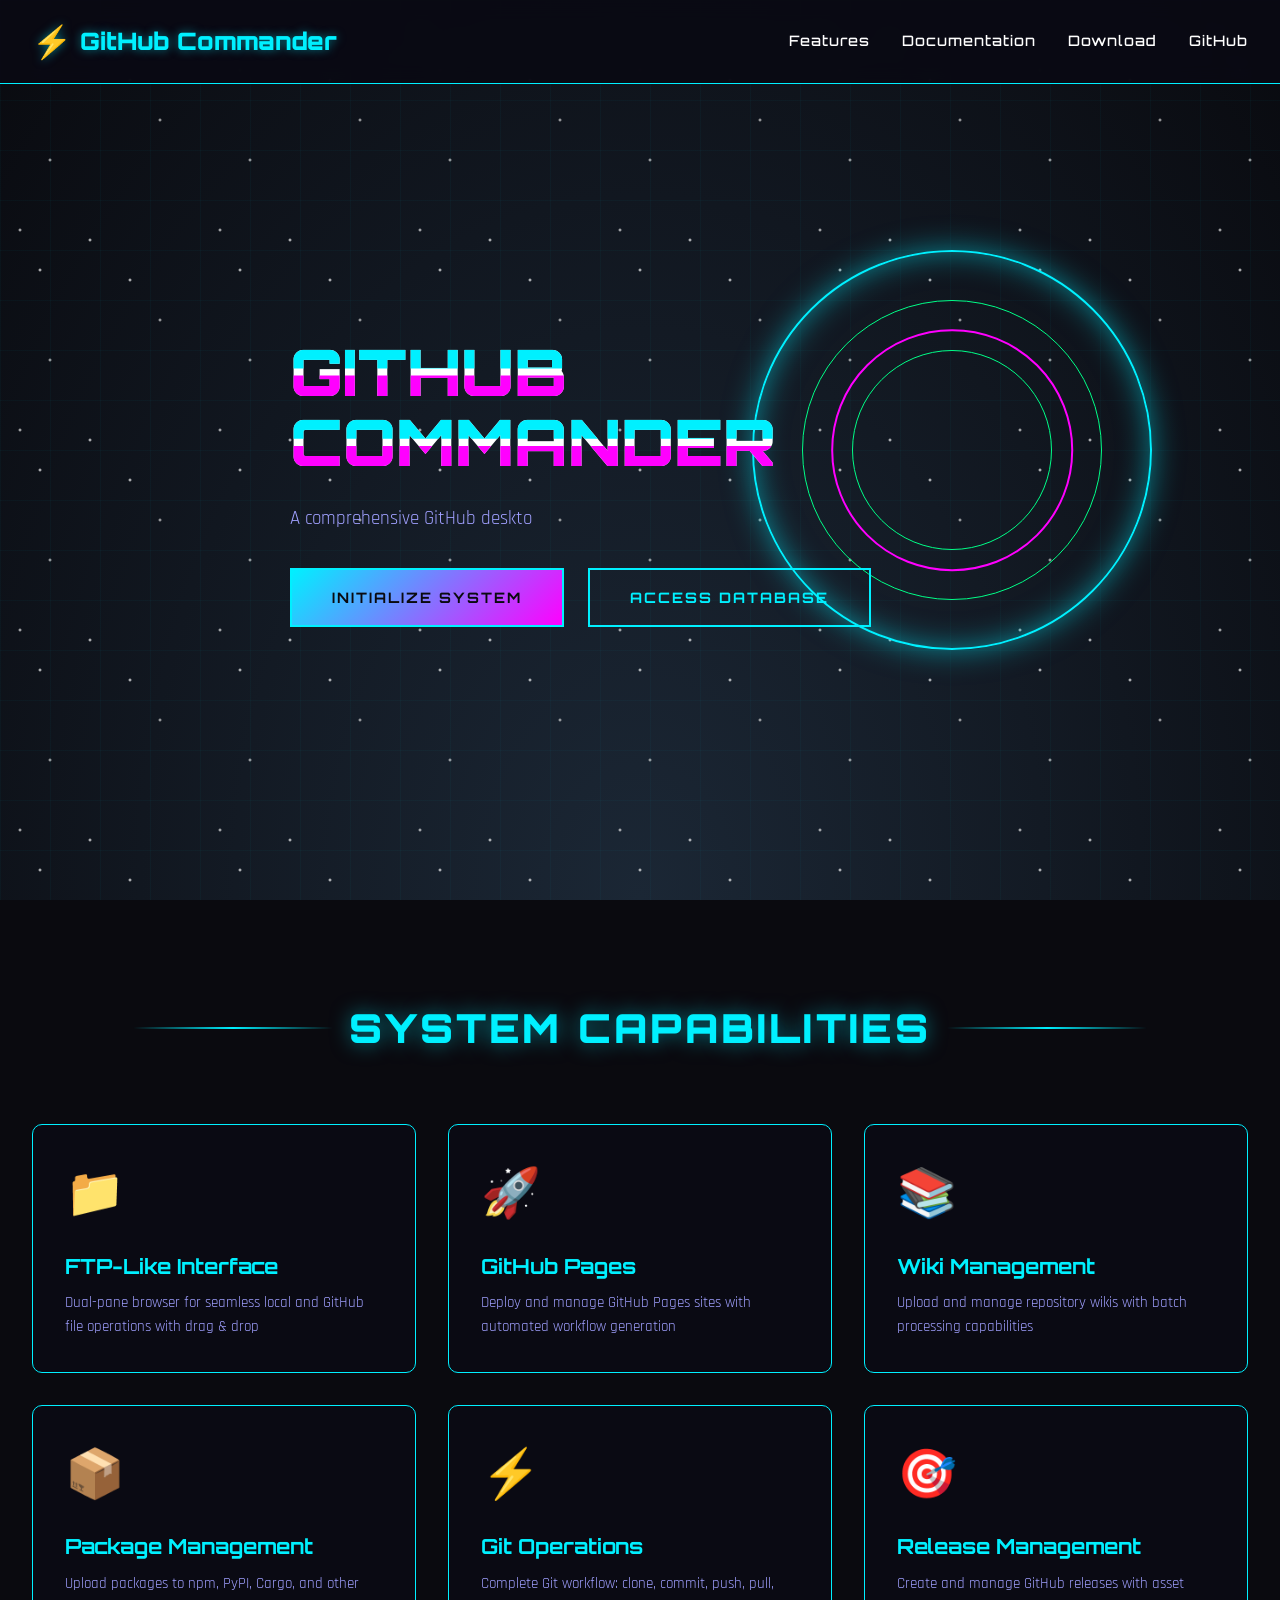
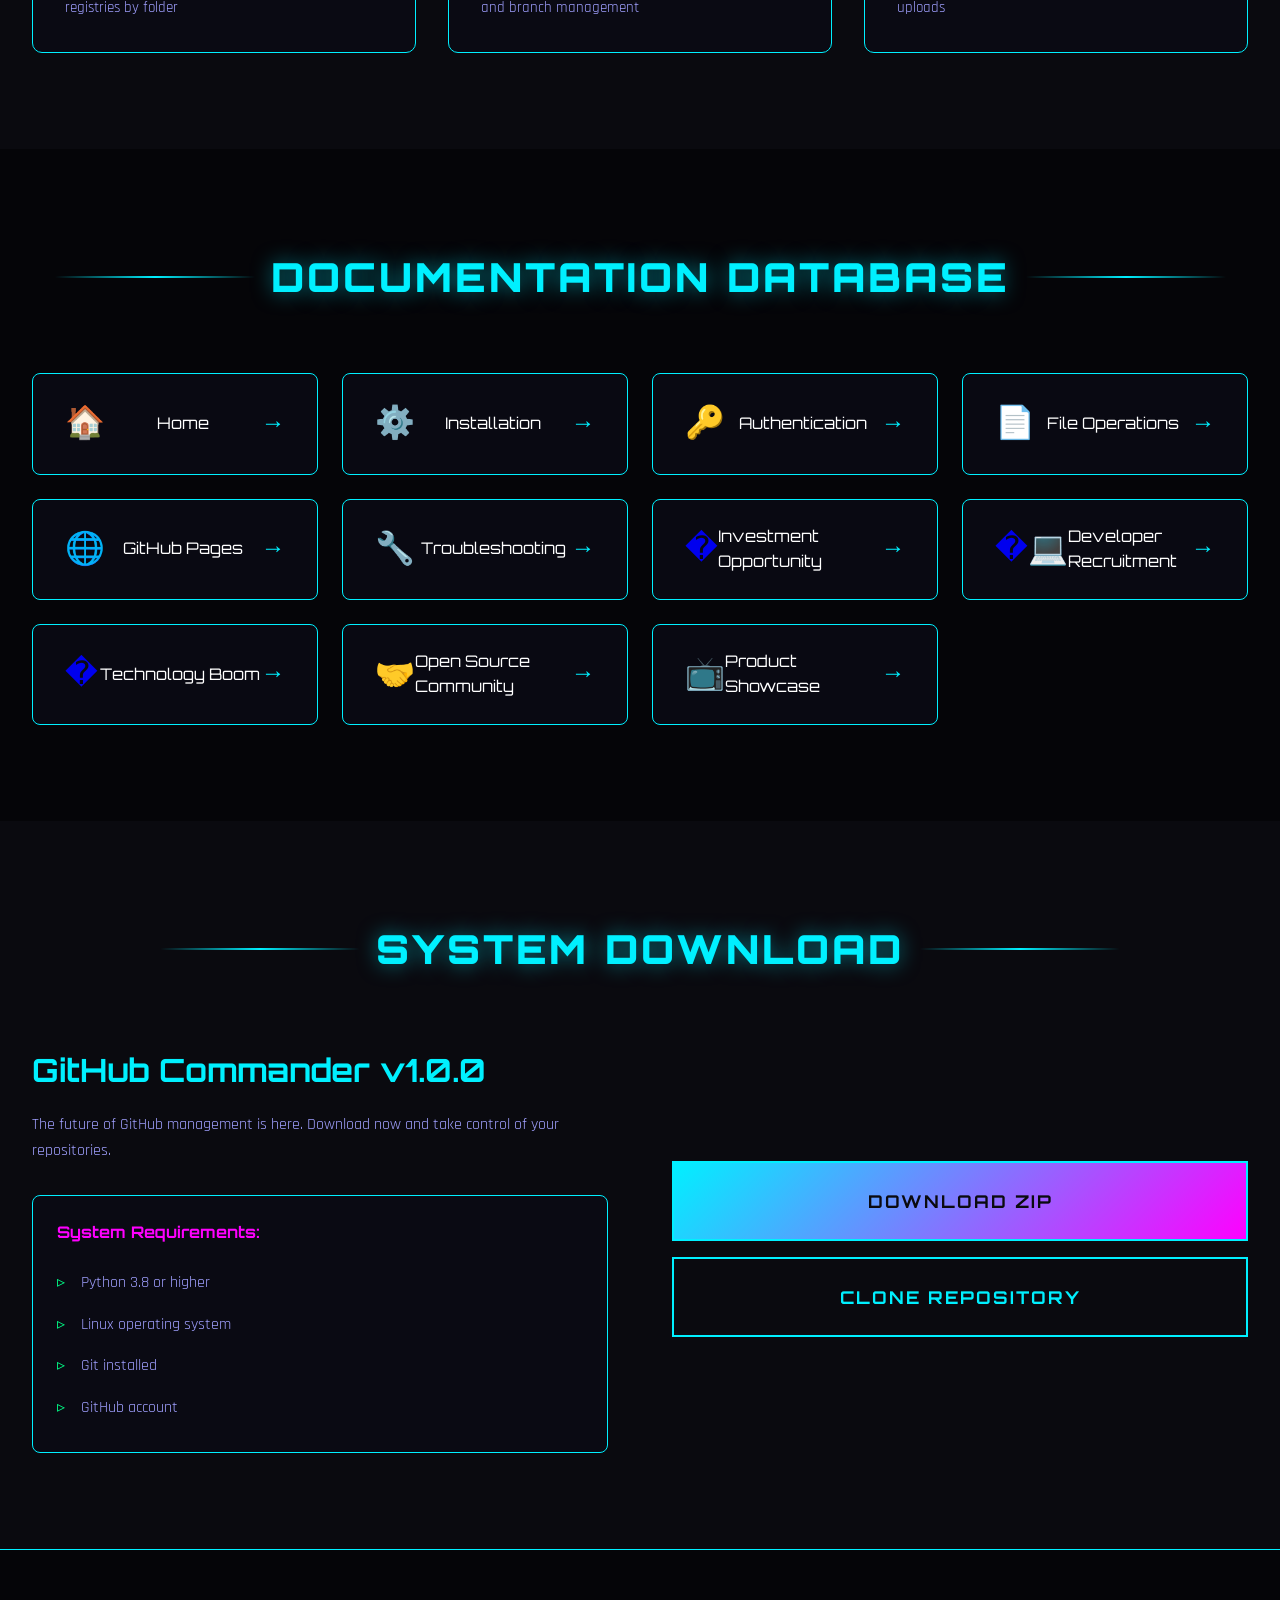
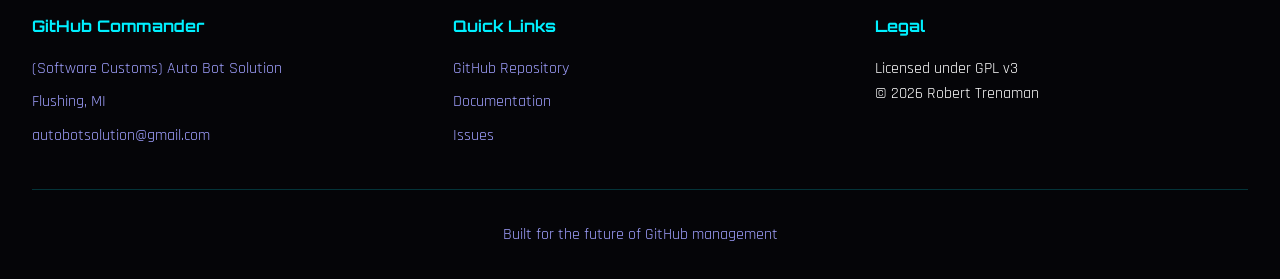
==== website/index.html @ 25bdadab "Replace emojis with more relevant and display-friendly icons" ====
<!DOCTYPE html>
<html lang="en">
<head>
    <meta charset="UTF-8">
    <meta name="viewport" content="width=device-width, initial-scale=1.0">
    <title>GitHub Commander - The Future of GitHub Management</title>
    <link rel="stylesheet" href="styles.css">
    <link href="https://fonts.googleapis.com/css2?family=Orbitron:wght@400;700;900&family=Rajdhani:wght@300;400;500;700&display=swap" rel="stylesheet">
</head>
<body>
    <!-- Animated Background -->
    <div class="stars"></div>
    <div class="grid"></div>
    
    <!-- Navigation -->
    <nav class="navbar">
        <div class="nav-container">
            <div class="logo">
                <span class="logo-icon">⚡</span>
                <span class="logo-text">GitHub Commander</span>
            </div>
            <ul class="nav-links">
                <li><a href="#features">Features</a></li>
                <li><a href="#docs">Documentation</a></li>
                <li><a href="#download">Download</a></li>
                <li><a href="https://github.com/AutoBotSolutions/GitHub-Commander" target="_blank">GitHub</a></li>
            </ul>
        </div>
    </nav>

    <!-- Hero Section -->
    <section class="hero">
        <div class="hero-content">
            <h1 class="hero-title">
                <span class="glitch" data-text="GITHUB">GITHUB</span>
                <span class="glitch" data-text="COMMANDER">COMMANDER</span>
            </h1>
            <p class="hero-subtitle">
                A comprehensive GitHub desktop application for Linux with FTP-like functionality and full deployment capabilities
            </p>
            <div class="hero-buttons">
                <a href="#download" class="btn btn-primary">
                    <span class="btn-text">Initialize System</span>
                    <span class="btn-glow"></span>
                </a>
                <a href="https://github.com/AutoBotSolutions/GitHub-Commander/wiki" target="_blank" class="btn btn-secondary">
                    <span class="btn-text">Access Database</span>
                </a>
            </div>
        </div>
        <div class="hero-visual">
            <div class="hologram"></div>
            <div class="orbit orbit-1"></div>
            <div class="orbit orbit-2"></div>
        </div>
    </section>

    <!-- Features Section -->
    <section id="features" class="features">
        <div class="container">
            <h2 class="section-title">
                <span class="title-line"></span>
                <span class="title-text">SYSTEM CAPABILITIES</span>
                <span class="title-line"></span>
            </h2>
            <div class="features-grid">
                <div class="feature-card">
                    <div class="feature-icon">📁</div>
                    <h3>FTP-Like Interface</h3>
                    <p>Dual-pane browser for seamless local and GitHub file operations with drag & drop</p>
                </div>
                <div class="feature-card">
                    <div class="feature-icon">🚀</div>
                    <h3>GitHub Pages</h3>
                    <p>Deploy and manage GitHub Pages sites with automated workflow generation</p>
                </div>
                <div class="feature-card">
                    <div class="feature-icon">📚</div>
                    <h3>Wiki Management</h3>
                    <p>Upload and manage repository wikis with batch processing capabilities</p>
                </div>
                <div class="feature-card">
                    <div class="feature-icon">📦</div>
                    <h3>Package Management</h3>
                    <p>Upload packages to npm, PyPI, Cargo, and other registries by folder</p>
                </div>
                <div class="feature-card">
                    <div class="feature-icon">⚡</div>
                    <h3>Git Operations</h3>
                    <p>Complete Git workflow: clone, commit, push, pull, and branch management</p>
                </div>
                <div class="feature-card">
                    <div class="feature-icon">🎯</div>
                    <h3>Release Management</h3>
                    <p>Create and manage GitHub releases with asset uploads</p>
                </div>
            </div>
        </div>
    </section>

    <!-- Documentation Section -->
    <section id="docs" class="docs">
        <div class="container">
            <h2 class="section-title">
                <span class="title-line"></span>
                <span class="title-text">DOCUMENTATION DATABASE</span>
                <span class="title-line"></span>
            </h2>
            <div class="docs-grid">
                <a href="https://github.com/AutoBotSolutions/GitHub-Commander/wiki/Home" target="_blank" class="doc-link">
                    <span class="doc-icon">🏠</span>
                    <span class="doc-title">Home</span>
                    <span class="doc-arrow">→</span>
                </a>
                <a href="https://github.com/AutoBotSolutions/GitHub-Commander/wiki/Installation" target="_blank" class="doc-link">
                    <span class="doc-icon">⚙️</span>
                    <span class="doc-title">Installation</span>
                    <span class="doc-arrow">→</span>
                </a>
                <a href="https://github.com/AutoBotSolutions/GitHub-Commander/wiki/Authentication" target="_blank" class="doc-link">
                    <span class="doc-icon">🔑</span>
                    <span class="doc-title">Authentication</span>
                    <span class="doc-arrow">→</span>
                </a>
                <a href="https://github.com/AutoBotSolutions/GitHub-Commander/wiki/File-Operations" target="_blank" class="doc-link">
                    <span class="doc-icon">📄</span>
                    <span class="doc-title">File Operations</span>
                    <span class="doc-arrow">→</span>
                </a>
                <a href="https://github.com/AutoBotSolutions/GitHub-Commander/wiki/GitHub-Pages" target="_blank" class="doc-link">
                    <span class="doc-icon">🌐</span>
                    <span class="doc-title">GitHub Pages</span>
                    <span class="doc-arrow">→</span>
                </a>
                <a href="https://github.com/AutoBotSolutions/GitHub-Commander/wiki/Troubleshooting" target="_blank" class="doc-link">
                    <span class="doc-icon">🔧</span>
                    <span class="doc-title">Troubleshooting</span>
                    <span class="doc-arrow">→</span>
                </a>
                <a href="https://github.com/AutoBotSolutions/GitHub-Commander/wiki/Investment-Opportunity-%E2%80%90-GitHub-Commander/" target="_blank" class="doc-link">
                    <span class="doc-icon">�</span>
                    <span class="doc-title">Investment Opportunity</span>
                    <span class="doc-arrow">→</span>
                </a>
                <a href="https://github.com/AutoBotSolutions/GitHub-Commander/wiki/Developer-Recruitment/" target="_blank" class="doc-link">
                    <span class="doc-icon">�‍💻</span>
                    <span class="doc-title">Developer Recruitment</span>
                    <span class="doc-arrow">→</span>
                </a>
                <a href="https://github.com/AutoBotSolutions/GitHub-Commander/wiki/Technology-Boom/" target="_blank" class="doc-link">
                    <span class="doc-icon">�</span>
                    <span class="doc-title">Technology Boom</span>
                    <span class="doc-arrow">→</span>
                </a>
                <a href="https://github.com/AutoBotSolutions/GitHub-Commander/wiki/Open-Source-Community/" target="_blank" class="doc-link">
                    <span class="doc-icon">🤝</span>
                    <span class="doc-title">Open Source Community</span>
                    <span class="doc-arrow">→</span>
                </a>
                <a href="https://github.com/AutoBotSolutions/GitHub-Commander/wiki/Product-Showcase/" target="_blank" class="doc-link">
                    <span class="doc-icon">📺</span>
                    <span class="doc-title">Product Showcase</span>
                    <span class="doc-arrow">→</span>
                </a>
            </div>
        </div>
    </section>

    <!-- Download Section -->
    <section id="download" class="download">
        <div class="container">
            <h2 class="section-title">
                <span class="title-line"></span>
                <span class="title-text">SYSTEM DOWNLOAD</span>
                <span class="title-line"></span>
            </h2>
            <div class="download-content">
                <div class="download-info">
                    <h3>GitHub Commander v1.0.0</h3>
                    <p>The future of GitHub management is here. Download now and take control of your repositories.</p>
                    <div class="requirements">
                        <h4>System Requirements:</h4>
                        <ul>
                            <li>Python 3.8 or higher</li>
                            <li>Linux operating system</li>
                            <li>Git installed</li>
                            <li>GitHub account</li>
                        </ul>
                    </div>
                </div>
                <div class="download-actions">
                    <a href="https://github.com/AutoBotSolutions/GitHub-Commander/archive/refs/heads/main.zip" class="btn btn-large btn-primary">
                        <span class="btn-text">Download ZIP</span>
                        <span class="btn-glow"></span>
                    </a>
                    <a href="https://github.com/AutoBotSolutions/GitHub-Commander" target="_blank" class="btn btn-large btn-secondary">
                        <span class="btn-text">Clone Repository</span>
                    </a>
                </div>
            </div>
        </div>
    </section>

    <!-- Footer -->
    <footer class="footer">
        <div class="container">
            <div class="footer-content">
                <div class="footer-info">
                    <h4>GitHub Commander</h4>
                    <p>(Software Customs) Auto Bot Solution</p>
                    <p>Flushing, MI</p>
                    <p>autobotsolution@gmail.com</p>
                </div>
                <div class="footer-links">
                    <h4>Quick Links</h4>
                    <a href="https://github.com/AutoBotSolutions/GitHub-Commander" target="_blank">GitHub Repository</a>
                    <a href="https://github.com/AutoBotSolutions/GitHub-Commander/wiki" target="_blank">Documentation</a>
                    <a href="https://github.com/AutoBotSolutions/GitHub-Commander/issues" target="_blank">Issues</a>
                </div>
                <div class="footer-legal">
                    <h4>Legal</h4>
                    <p>Licensed under GPL v3</p>
                    <p>© 2026 Robert Trenaman</p>
                </div>
            </div>
            <div class="footer-bottom">
                <p>Built for the future of GitHub management</p>
            </div>
        </div>
    </footer>

    <script src="script.js"></script>
</body>
</html>
---- website/styles.css ----
/* GitHub Commander - Sci-Fi Theme CSS */

/* Reset & Base Styles */
* {
    margin: 0;
    padding: 0;
    box-sizing: border-box;
}

:root {
    --primary-color: #00f0ff;
    --secondary-color: #ff00ff;
    --accent-color: #00ff88;
    --dark-bg: #0a0a0f;
    --darker-bg: #050508;
    --card-bg: rgba(10, 10, 20, 0.8);
    --text-primary: #ffffff;
    --text-secondary: #a0a0ff;
    --border-color: #00f0ff;
    --glow-color: rgba(0, 240, 255, 0.5);
}

body {
    font-family: 'Rajdhani', sans-serif;
    background-color: var(--dark-bg);
    color: var(--text-primary);
    line-height: 1.6;
    overflow-x: hidden;
    min-height: 100vh;
}

/* Animated Background */
.stars {
    position: fixed;
    top: 0;
    left: 0;
    width: 100%;
    height: 100%;
    background: 
        radial-gradient(ellipse at bottom, #1b2735 0%, #090a0f 100%);
    z-index: -2;
}

.stars::before {
    content: '';
    position: absolute;
    top: 0;
    left: 0;
    width: 100%;
    height: 100%;
    background-image: 
        radial-gradient(2px 2px at 20px 30px, #eee, rgba(0,0,0,0)),
        radial-gradient(2px 2px at 40px 70px, #fff, rgba(0,0,0,0)),
        radial-gradient(2px 2px at 50px 160px, #ddd, rgba(0,0,0,0)),
        radial-gradient(2px 2px at 90px 40px, #fff, rgba(0,0,0,0)),
        radial-gradient(2px 2px at 130px 80px, #fff, rgba(0,0,0,0)),
        radial-gradient(2px 2px at 160px 120px, #ddd, rgba(0,0,0,0));
    background-repeat: repeat;
    background-size: 200px 200px;
    animation: twinkle 5s ease-in-out infinite;
}

@keyframes twinkle {
    0%, 100% { opacity: 0.8; }
    50% { opacity: 0.5; }
}

.grid {
    position: fixed;
    top: 0;
    left: 0;
    width: 100%;
    height: 100%;
    background-image: 
        linear-gradient(rgba(0, 240, 255, 0.03) 1px, transparent 1px),
        linear-gradient(90deg, rgba(0, 240, 255, 0.03) 1px, transparent 1px);
    background-size: 50px 50px;
    z-index: -1;
    animation: gridMove 20s linear infinite;
}

@keyframes gridMove {
    0% { transform: translate(0, 0); }
    100% { transform: translate(50px, 50px); }
}

/* Navigation */
.navbar {
    position: fixed;
    top: 0;
    left: 0;
    width: 100%;
    background: rgba(10, 10, 20, 0.95);
    border-bottom: 1px solid var(--border-color);
    z-index: 1000;
    backdrop-filter: blur(10px);
}

.nav-container {
    max-width: 1400px;
    margin: 0 auto;
    padding: 1rem 2rem;
    display: flex;
    justify-content: space-between;
    align-items: center;
}

.logo {
    display: flex;
    align-items: center;
    gap: 0.5rem;
    font-family: 'Orbitron', sans-serif;
    font-size: 1.5rem;
    font-weight: 900;
    color: var(--primary-color);
    text-shadow: 0 0 10px var(--glow-color);
}

.logo-icon {
    font-size: 2rem;
    animation: pulse 2s ease-in-out infinite;
}

@keyframes pulse {
    0%, 100% { transform: scale(1); opacity: 1; }
    50% { transform: scale(1.1); opacity: 0.8; }
}

.nav-links {
    display: flex;
    list-style: none;
    gap: 2rem;
}

.nav-links a {
    color: var(--text-primary);
    text-decoration: none;
    font-family: 'Orbitron', sans-serif;
    font-size: 0.9rem;
    font-weight: 500;
    letter-spacing: 1px;
    position: relative;
    transition: color 0.3s;
}

.nav-links a::after {
    content: '';
    position: absolute;
    bottom: -5px;
    left: 0;
    width: 0;
    height: 2px;
    background: var(--primary-color);
    box-shadow: 0 0 10px var(--glow-color);
    transition: width 0.3s;
}

.nav-links a:hover {
    color: var(--primary-color);
}

.nav-links a:hover::after {
    width: 100%;
}

/* Hero Section */
.hero {
    min-height: 100vh;
    display: flex;
    align-items: center;
    justify-content: center;
    padding: 8rem 2rem 4rem;
    position: relative;
    overflow: hidden;
}

.hero-content {
    max-width: 700px;
    z-index: 1;
}

.hero-title {
    font-family: 'Orbitron', sans-serif;
    font-size: 4rem;
    font-weight: 900;
    line-height: 1.1;
    margin-bottom: 1.5rem;
    text-transform: uppercase;
}

.glitch {
    display: inline-block;
    position: relative;
    color: var(--text-primary);
}

.glitch::before,
.glitch::after {
    content: attr(data-text);
    position: absolute;
    top: 0;
    left: 0;
    width: 100%;
    height: 100%;
}

.glitch::before {
    color: var(--primary-color);
    animation: glitch-1 2s infinite linear alternate-reverse;
    clip-path: polygon(0 0, 100% 0, 100% 45%, 0 45%);
}

.glitch::after {
    color: var(--secondary-color);
    animation: glitch-2 3s infinite linear alternate-reverse;
    clip-path: polygon(0 55%, 100% 55%, 100% 100%, 0 100%);
}

@keyframes glitch-1 {
    0%, 100% { transform: translate(0); }
    20% { transform: translate(-2px, 2px); }
    40% { transform: translate(-2px, -2px); }
    60% { transform: translate(2px, 2px); }
    80% { transform: translate(2px, -2px); }
}

@keyframes glitch-2 {
    0%, 100% { transform: translate(0); }
    20% { transform: translate(2px, -2px); }
    40% { transform: translate(2px, 2px); }
    60% { transform: translate(-2px, -2px); }
    80% { transform: translate(-2px, 2px); }
}

.hero-subtitle {
    font-size: 1.2rem;
    color: var(--text-secondary);
    margin-bottom: 2rem;
    line-height: 1.8;
}

.hero-buttons {
    display: flex;
    gap: 1.5rem;
}

.btn {
    padding: 1rem 2.5rem;
    border: none;
    font-family: 'Orbitron', sans-serif;
    font-size: 0.9rem;
    font-weight: 700;
    letter-spacing: 2px;
    text-transform: uppercase;
    cursor: pointer;
    position: relative;
    overflow: hidden;
    transition: all 0.3s;
    text-decoration: none;
    display: inline-flex;
    align-items: center;
    justify-content: center;
}

.btn-primary {
    background: linear-gradient(135deg, var(--primary-color), var(--secondary-color));
    color: var(--dark-bg);
    border: 2px solid var(--primary-color);
}

.btn-secondary {
    background: transparent;
    color: var(--primary-color);
    border: 2px solid var(--primary-color);
}

.btn-glow {
    position: absolute;
    top: -50%;
    left: -50%;
    width: 200%;
    height: 200%;
    background: radial-gradient(circle, rgba(255,255,255,0.3), transparent 70%);
    opacity: 0;
    transition: opacity 0.3s;
}

.btn:hover {
    transform: translateY(-3px);
    box-shadow: 0 10px 30px rgba(0, 240, 255, 0.3);
}

.btn:hover .btn-glow {
    opacity: 1;
}

.hero-visual {
    position: absolute;
    right: 10%;
    top: 50%;
    transform: translateY(-50%);
    width: 400px;
    height: 400px;
}

.hologram {
    position: absolute;
    width: 100%;
    height: 100%;
    border: 2px solid var(--primary-color);
    border-radius: 50%;
    animation: hologramRotate 10s linear infinite;
    box-shadow: 0 0 30px var(--glow-color), inset 0 0 30px var(--glow-color);
}

.hologram::before {
    content: '';
    position: absolute;
    top: 50%;
    left: 50%;
    transform: translate(-50%, -50%);
    width: 60%;
    height: 60%;
    border: 2px solid var(--secondary-color);
    border-radius: 50%;
    animation: hologramRotate 7s linear infinite reverse;
}

@keyframes hologramRotate {
    from { transform: rotate(0deg); }
    to { transform: rotate(360deg); }
}

.orbit {
    position: absolute;
    border: 1px solid var(--accent-color);
    border-radius: 50%;
    animation: orbit 15s linear infinite;
}

.orbit-1 {
    width: 300px;
    height: 300px;
    top: 50%;
    left: 50%;
    transform: translate(-50%, -50%);
}

.orbit-2 {
    width: 200px;
    height: 200px;
    top: 50%;
    left: 50%;
    transform: translate(-50%, -50%);
    animation: orbit 10s linear infinite reverse;
}

@keyframes orbit {
    from { transform: translate(-50%, -50%) rotate(0deg); }
    to { transform: translate(-50%, -50%) rotate(360deg); }
}

/* Features Section */
.features {
    padding: 6rem 2rem;
    position: relative;
}

.container {
    max-width: 1400px;
    margin: 0 auto;
}

.section-title {
    display: flex;
    align-items: center;
    justify-content: center;
    gap: 1rem;
    font-family: 'Orbitron', sans-serif;
    font-size: 2.5rem;
    font-weight: 900;
    margin-bottom: 4rem;
    text-transform: uppercase;
    letter-spacing: 3px;
}

.title-line {
    flex: 1;
    height: 2px;
    background: linear-gradient(90deg, transparent, var(--primary-color), transparent);
    max-width: 200px;
}

.title-text {
    color: var(--primary-color);
    text-shadow: 0 0 20px var(--glow-color);
}

.features-grid {
    display: grid;
    grid-template-columns: repeat(auto-fit, minmax(300px, 1fr));
    gap: 2rem;
}

.feature-card {
    background: var(--card-bg);
    border: 1px solid var(--border-color);
    padding: 2rem;
    border-radius: 10px;
    transition: all 0.3s;
    position: relative;
    overflow: hidden;
}

.feature-card::before {
    content: '';
    position: absolute;
    top: 0;
    left: -100%;
    width: 100%;
    height: 100%;
    background: linear-gradient(90deg, transparent, rgba(0, 240, 255, 0.1), transparent);
    transition: left 0.5s;
}

.feature-card:hover::before {
    left: 100%;
}

.feature-card:hover {
    transform: translateY(-10px);
    box-shadow: 0 20px 40px rgba(0, 240, 255, 0.2);
    border-color: var(--secondary-color);
}

.feature-icon {
    font-size: 3rem;
    margin-bottom: 1rem;
}

.feature-card h3 {
    font-family: 'Orbitron', sans-serif;
    font-size: 1.3rem;
    margin-bottom: 0.5rem;
    color: var(--primary-color);
}

.feature-card p {
    color: var(--text-secondary);
    font-size: 0.95rem;
}

/* Documentation Section */
.docs {
    padding: 6rem 2rem;
    background: var(--darker-bg);
}

.docs-grid {
    display: grid;
    grid-template-columns: repeat(auto-fit, minmax(250px, 1fr));
    gap: 1.5rem;
}

.doc-link {
    display: flex;
    align-items: center;
    justify-content: space-between;
    padding: 1.5rem 2rem;
    background: var(--card-bg);
    border: 1px solid var(--border-color);
    border-radius: 8px;
    text-decoration: none;
    transition: all 0.3s;
}

.doc-link:hover {
    background: rgba(0, 240, 255, 0.1);
    border-color: var(--secondary-color);
    transform: translateX(10px);
}

.doc-icon {
    font-size: 2rem;
}

.doc-title {
    font-family: 'Orbitron', sans-serif;
    font-size: 1rem;
    color: var(--text-primary);
}

.doc-arrow {
    font-size: 1.5rem;
    color: var(--primary-color);
    transition: transform 0.3s;
}

.doc-link:hover .doc-arrow {
    transform: translateX(10px);
}

/* Download Section */
.download {
    padding: 6rem 2rem;
}

.download-content {
    display: grid;
    grid-template-columns: 1fr 1fr;
    gap: 4rem;
    align-items: center;
}

.download-info h3 {
    font-family: 'Orbitron', sans-serif;
    font-size: 2rem;
    color: var(--primary-color);
    margin-bottom: 1rem;
}

.download-info p {
    color: var(--text-secondary);
    margin-bottom: 2rem;
}

.requirements {
    background: var(--card-bg);
    border: 1px solid var(--border-color);
    padding: 1.5rem;
    border-radius: 8px;
}

.requirements h4 {
    font-family: 'Orbitron', sans-serif;
    color: var(--secondary-color);
    margin-bottom: 1rem;
}

.requirements ul {
    list-style: none;
    padding-left: 0;
}

.requirements li {
    padding: 0.5rem 0;
    color: var(--text-secondary);
    position: relative;
    padding-left: 1.5rem;
}

.requirements li::before {
    content: '▹';
    position: absolute;
    left: 0;
    color: var(--accent-color);
}

.download-actions {
    display: flex;
    flex-direction: column;
    gap: 1rem;
}

.btn-large {
    padding: 1.5rem 3rem;
    font-size: 1.1rem;
}

/* Footer */
.footer {
    background: var(--darker-bg);
    border-top: 1px solid var(--border-color);
    padding: 4rem 2rem 2rem;
}

.footer-content {
    display: grid;
    grid-template-columns: repeat(auto-fit, minmax(250px, 1fr));
    gap: 3rem;
    margin-bottom: 2rem;
}

.footer-info h4,
.footer-links h4,
.footer-legal h4 {
    font-family: 'Orbitron', sans-serif;
    color: var(--primary-color);
    margin-bottom: 1rem;
}

.footer-info p,
.footer-links a {
    color: var(--text-secondary);
    margin-bottom: 0.5rem;
    display: block;
    text-decoration: none;
    transition: color 0.3s;
}

.footer-links a:hover {
    color: var(--primary-color);
}

.footer-bottom {
    text-align: center;
    padding-top: 2rem;
    border-top: 1px solid rgba(0, 240, 255, 0.2);
    color: var(--text-secondary);
}

/* Responsive Design */
@media (max-width: 768px) {
    .hero-title {
        font-size: 2.5rem;
    }
    
    .nav-links {
        display: none;
    }
    
    .hero-visual {
        display: none;
    }
    
    .download-content {
        grid-template-columns: 1fr;
    }
    
    .hero-buttons {
        flex-direction: column;
    }
    
    .btn {
        width: 100%;
    }
}

/* Scrollbar */
::-webkit-scrollbar {
    width: 10px;
}

::-webkit-scrollbar-track {
    background: var(--darker-bg);
}

::-webkit-scrollbar-thumb {
    background: var(--primary-color);
    border-radius: 5px;
}

::-webkit-scrollbar-thumb:hover {
    background: var(--secondary-color);
}
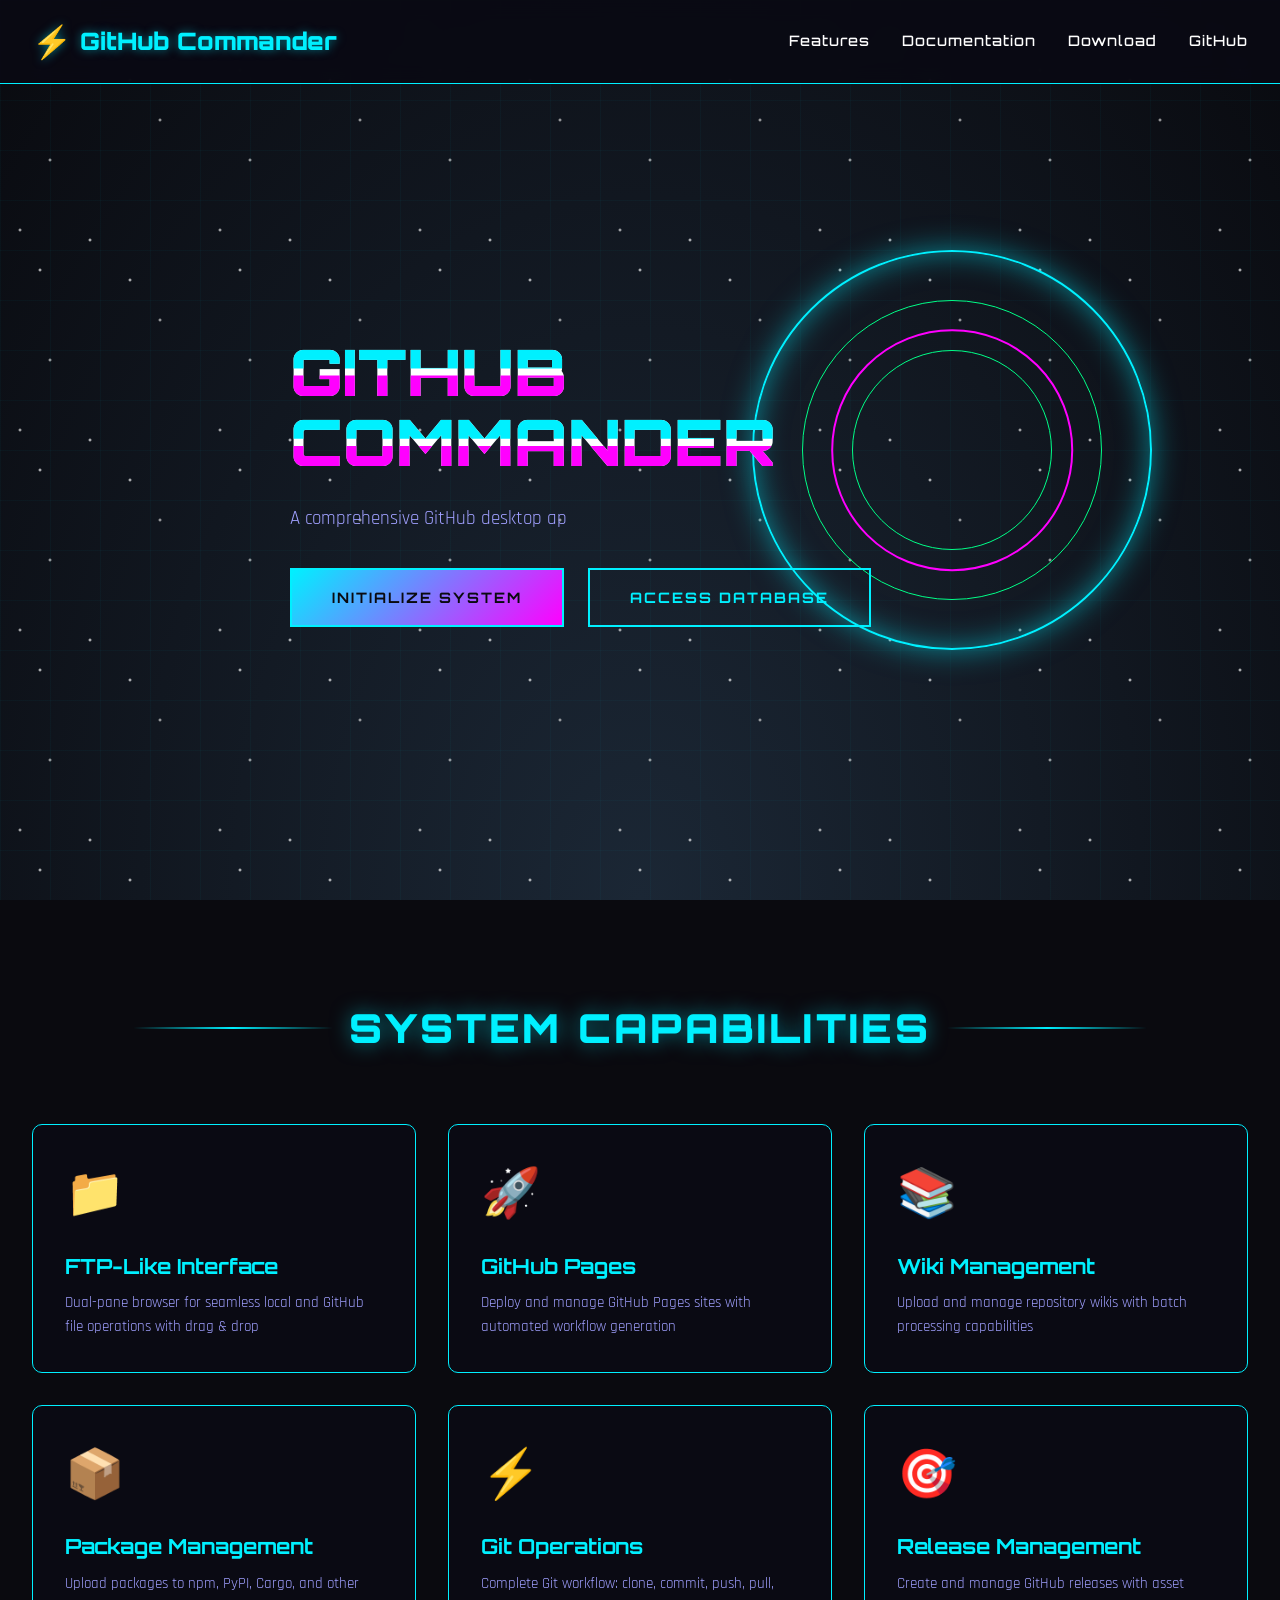
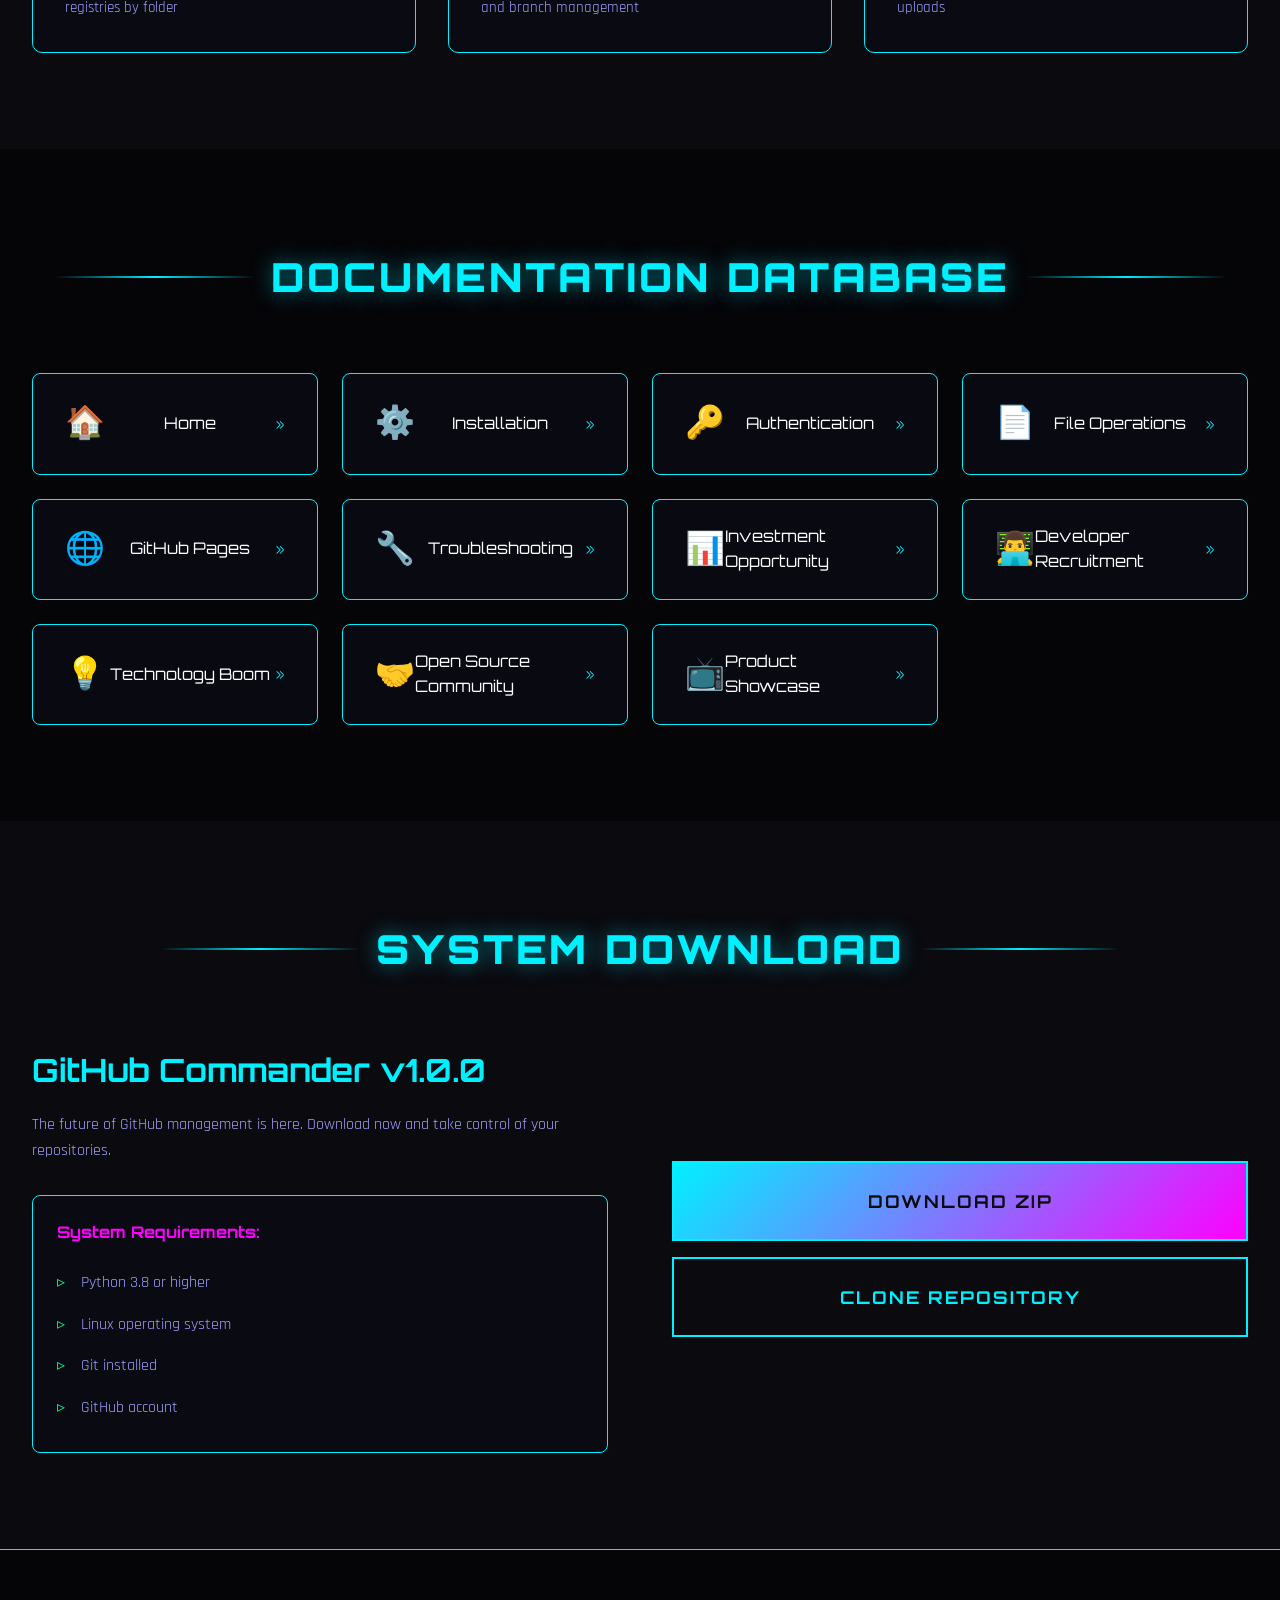
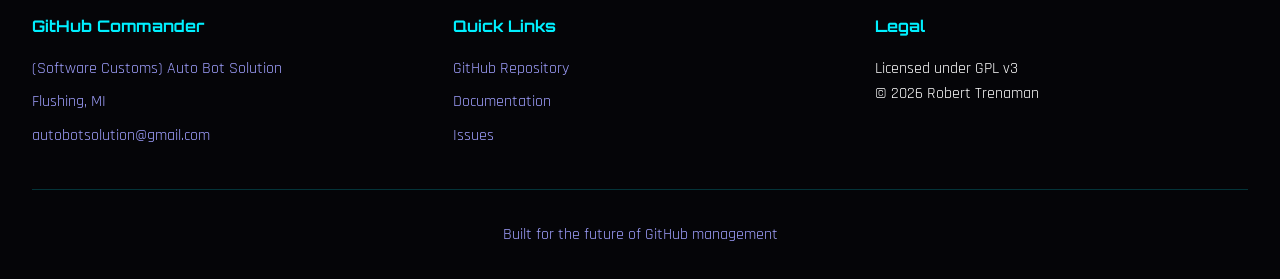
==== commit 4c9fe725: "Replace triangle arrows with double angle quotes" ====
--- a/website/index.html
+++ b/website/index.html
@@ -110,57 +110,57 @@
                 <a href="https://github.com/AutoBotSolutions/GitHub-Commander/wiki/Home" target="_blank" class="doc-link">
                     <span class="doc-icon">🏠</span>
                     <span class="doc-title">Home</span>
-                    <span class="doc-arrow">→</span>
+                    <span class="doc-arrow">»</span>
                 </a>
                 <a href="https://github.com/AutoBotSolutions/GitHub-Commander/wiki/Installation" target="_blank" class="doc-link">
                     <span class="doc-icon">⚙️</span>
                     <span class="doc-title">Installation</span>
-                    <span class="doc-arrow">→</span>
+                    <span class="doc-arrow">»</span>
                 </a>
                 <a href="https://github.com/AutoBotSolutions/GitHub-Commander/wiki/Authentication" target="_blank" class="doc-link">
                     <span class="doc-icon">🔑</span>
                     <span class="doc-title">Authentication</span>
-                    <span class="doc-arrow">→</span>
+                    <span class="doc-arrow">»</span>
                 </a>
                 <a href="https://github.com/AutoBotSolutions/GitHub-Commander/wiki/File-Operations" target="_blank" class="doc-link">
                     <span class="doc-icon">📄</span>
                     <span class="doc-title">File Operations</span>
-                    <span class="doc-arrow">→</span>
+                    <span class="doc-arrow">»</span>
                 </a>
                 <a href="https://github.com/AutoBotSolutions/GitHub-Commander/wiki/GitHub-Pages" target="_blank" class="doc-link">
                     <span class="doc-icon">🌐</span>
                     <span class="doc-title">GitHub Pages</span>
-                    <span class="doc-arrow">→</span>
+                    <span class="doc-arrow">»</span>
                 </a>
                 <a href="https://github.com/AutoBotSolutions/GitHub-Commander/wiki/Troubleshooting" target="_blank" class="doc-link">
                     <span class="doc-icon">🔧</span>
                     <span class="doc-title">Troubleshooting</span>
-                    <span class="doc-arrow">→</span>
+                    <span class="doc-arrow">»</span>
                 </a>
                 <a href="https://github.com/AutoBotSolutions/GitHub-Commander/wiki/Investment-Opportunity-%E2%80%90-GitHub-Commander/" target="_blank" class="doc-link">
-                    <span class="doc-icon">�</span>
+                    <span class="doc-icon">📊</span>
                     <span class="doc-title">Investment Opportunity</span>
-                    <span class="doc-arrow">→</span>
+                    <span class="doc-arrow">»</span>
                 </a>
                 <a href="https://github.com/AutoBotSolutions/GitHub-Commander/wiki/Developer-Recruitment/" target="_blank" class="doc-link">
-                    <span class="doc-icon">�‍💻</span>
+                    <span class="doc-icon">👨‍💻</span>
                     <span class="doc-title">Developer Recruitment</span>
-                    <span class="doc-arrow">→</span>
+                    <span class="doc-arrow">»</span>
                 </a>
                 <a href="https://github.com/AutoBotSolutions/GitHub-Commander/wiki/Technology-Boom/" target="_blank" class="doc-link">
-                    <span class="doc-icon">�</span>
+                    <span class="doc-icon">💡</span>
                     <span class="doc-title">Technology Boom</span>
-                    <span class="doc-arrow">→</span>
+                    <span class="doc-arrow">»</span>
                 </a>
                 <a href="https://github.com/AutoBotSolutions/GitHub-Commander/wiki/Open-Source-Community/" target="_blank" class="doc-link">
                     <span class="doc-icon">🤝</span>
                     <span class="doc-title">Open Source Community</span>
-                    <span class="doc-arrow">→</span>
+                    <span class="doc-arrow">»</span>
                 </a>
                 <a href="https://github.com/AutoBotSolutions/GitHub-Commander/wiki/Product-Showcase/" target="_blank" class="doc-link">
                     <span class="doc-icon">📺</span>
                     <span class="doc-title">Product Showcase</span>
-                    <span class="doc-arrow">→</span>
+                    <span class="doc-arrow">»</span>
                 </a>
             </div>
         </div>
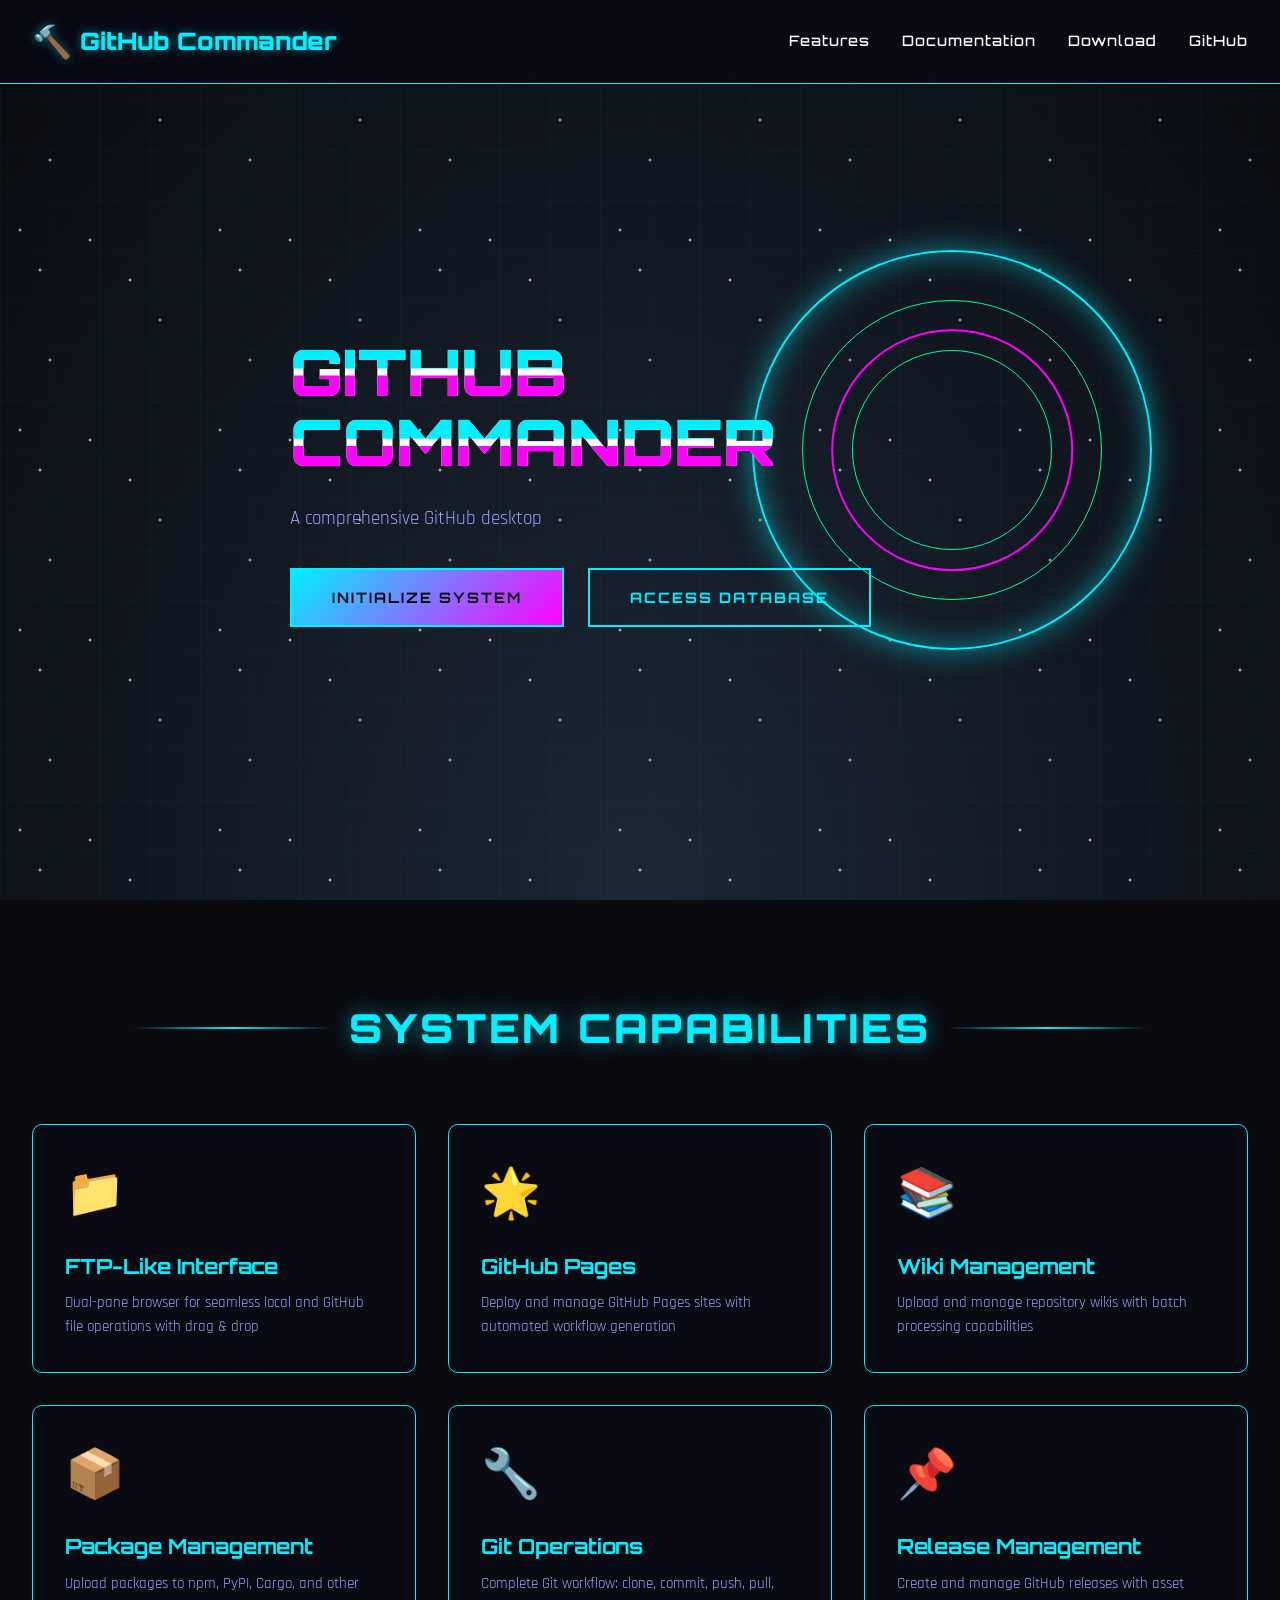
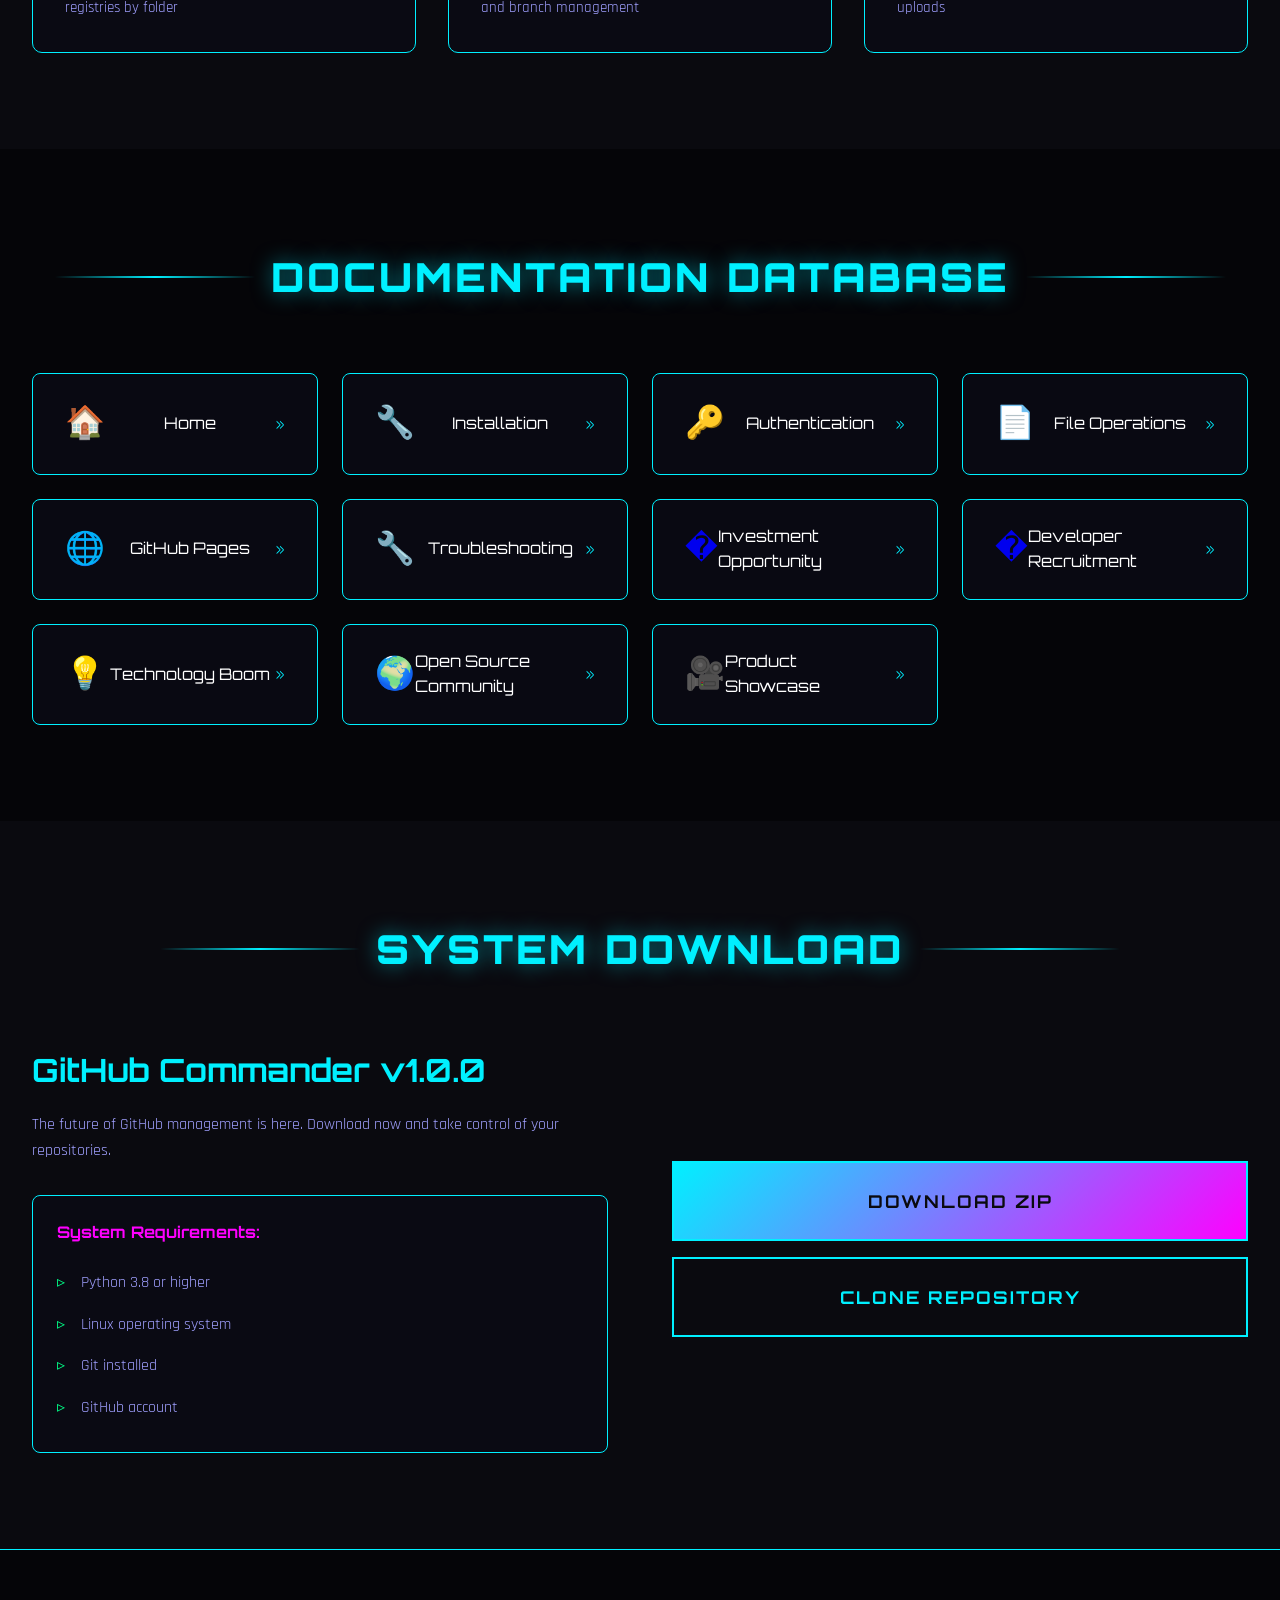
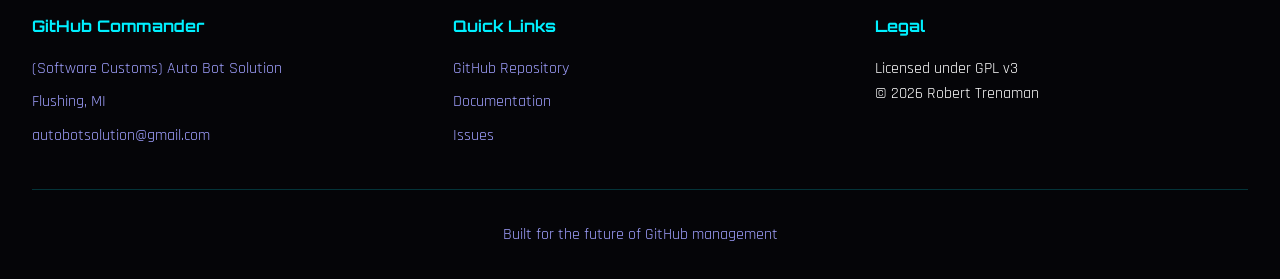
==== commit b47aabaa: "Replace triangle-displaying emojis with more reliable alternatives" ====
--- a/website/index.html
+++ b/website/index.html
@@ -16,7 +16,7 @@
     <nav class="navbar">
         <div class="nav-container">
             <div class="logo">
-                <span class="logo-icon">⚡</span>
+                <span class="logo-icon">🔨</span>
                 <span class="logo-text">GitHub Commander</span>
             </div>
             <ul class="nav-links">
@@ -70,7 +70,7 @@
                     <p>Dual-pane browser for seamless local and GitHub file operations with drag & drop</p>
                 </div>
                 <div class="feature-card">
-                    <div class="feature-icon">🚀</div>
+                    <div class="feature-icon">🌟</div>
                     <h3>GitHub Pages</h3>
                     <p>Deploy and manage GitHub Pages sites with automated workflow generation</p>
                 </div>
@@ -85,12 +85,12 @@
                     <p>Upload packages to npm, PyPI, Cargo, and other registries by folder</p>
                 </div>
                 <div class="feature-card">
-                    <div class="feature-icon">⚡</div>
+                    <div class="feature-icon">🔧</div>
                     <h3>Git Operations</h3>
                     <p>Complete Git workflow: clone, commit, push, pull, and branch management</p>
                 </div>
                 <div class="feature-card">
-                    <div class="feature-icon">🎯</div>
+                    <div class="feature-icon">📌</div>
                     <h3>Release Management</h3>
                     <p>Create and manage GitHub releases with asset uploads</p>
                 </div>
@@ -113,7 +113,7 @@
                     <span class="doc-arrow">»</span>
                 </a>
                 <a href="https://github.com/AutoBotSolutions/GitHub-Commander/wiki/Installation" target="_blank" class="doc-link">
-                    <span class="doc-icon">⚙️</span>
+                    <span class="doc-icon">🔧</span>
                     <span class="doc-title">Installation</span>
                     <span class="doc-arrow">»</span>
                 </a>
@@ -138,12 +138,12 @@
                     <span class="doc-arrow">»</span>
                 </a>
                 <a href="https://github.com/AutoBotSolutions/GitHub-Commander/wiki/Investment-Opportunity-%E2%80%90-GitHub-Commander/" target="_blank" class="doc-link">
-                    <span class="doc-icon">📊</span>
+                    <span class="doc-icon">�</span>
                     <span class="doc-title">Investment Opportunity</span>
                     <span class="doc-arrow">»</span>
                 </a>
                 <a href="https://github.com/AutoBotSolutions/GitHub-Commander/wiki/Developer-Recruitment/" target="_blank" class="doc-link">
-                    <span class="doc-icon">👨‍💻</span>
+                    <span class="doc-icon">�</span>
                     <span class="doc-title">Developer Recruitment</span>
                     <span class="doc-arrow">»</span>
                 </a>
@@ -153,12 +153,12 @@
                     <span class="doc-arrow">»</span>
                 </a>
                 <a href="https://github.com/AutoBotSolutions/GitHub-Commander/wiki/Open-Source-Community/" target="_blank" class="doc-link">
-                    <span class="doc-icon">🤝</span>
+                    <span class="doc-icon">🌍</span>
                     <span class="doc-title">Open Source Community</span>
                     <span class="doc-arrow">»</span>
                 </a>
                 <a href="https://github.com/AutoBotSolutions/GitHub-Commander/wiki/Product-Showcase/" target="_blank" class="doc-link">
-                    <span class="doc-icon">📺</span>
+                    <span class="doc-icon">🎥</span>
                     <span class="doc-title">Product Showcase</span>
                     <span class="doc-arrow">»</span>
                 </a>
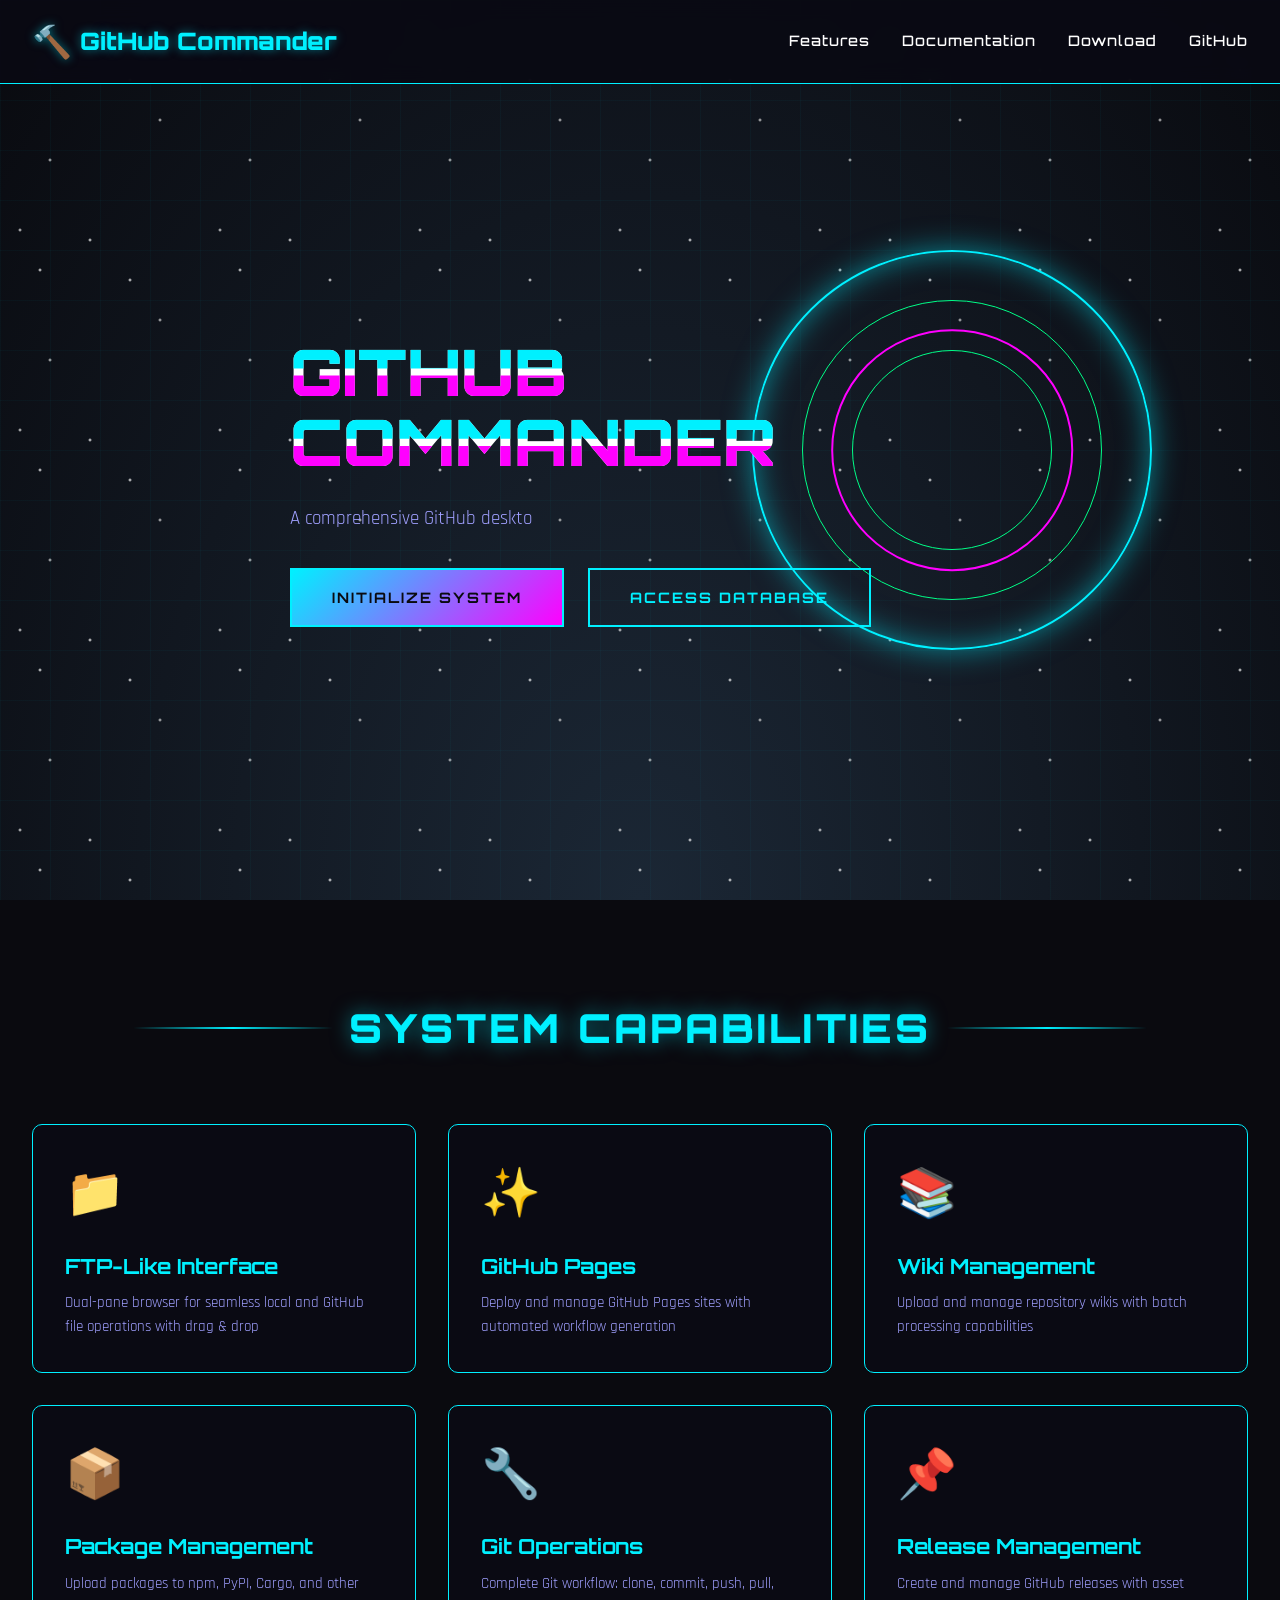
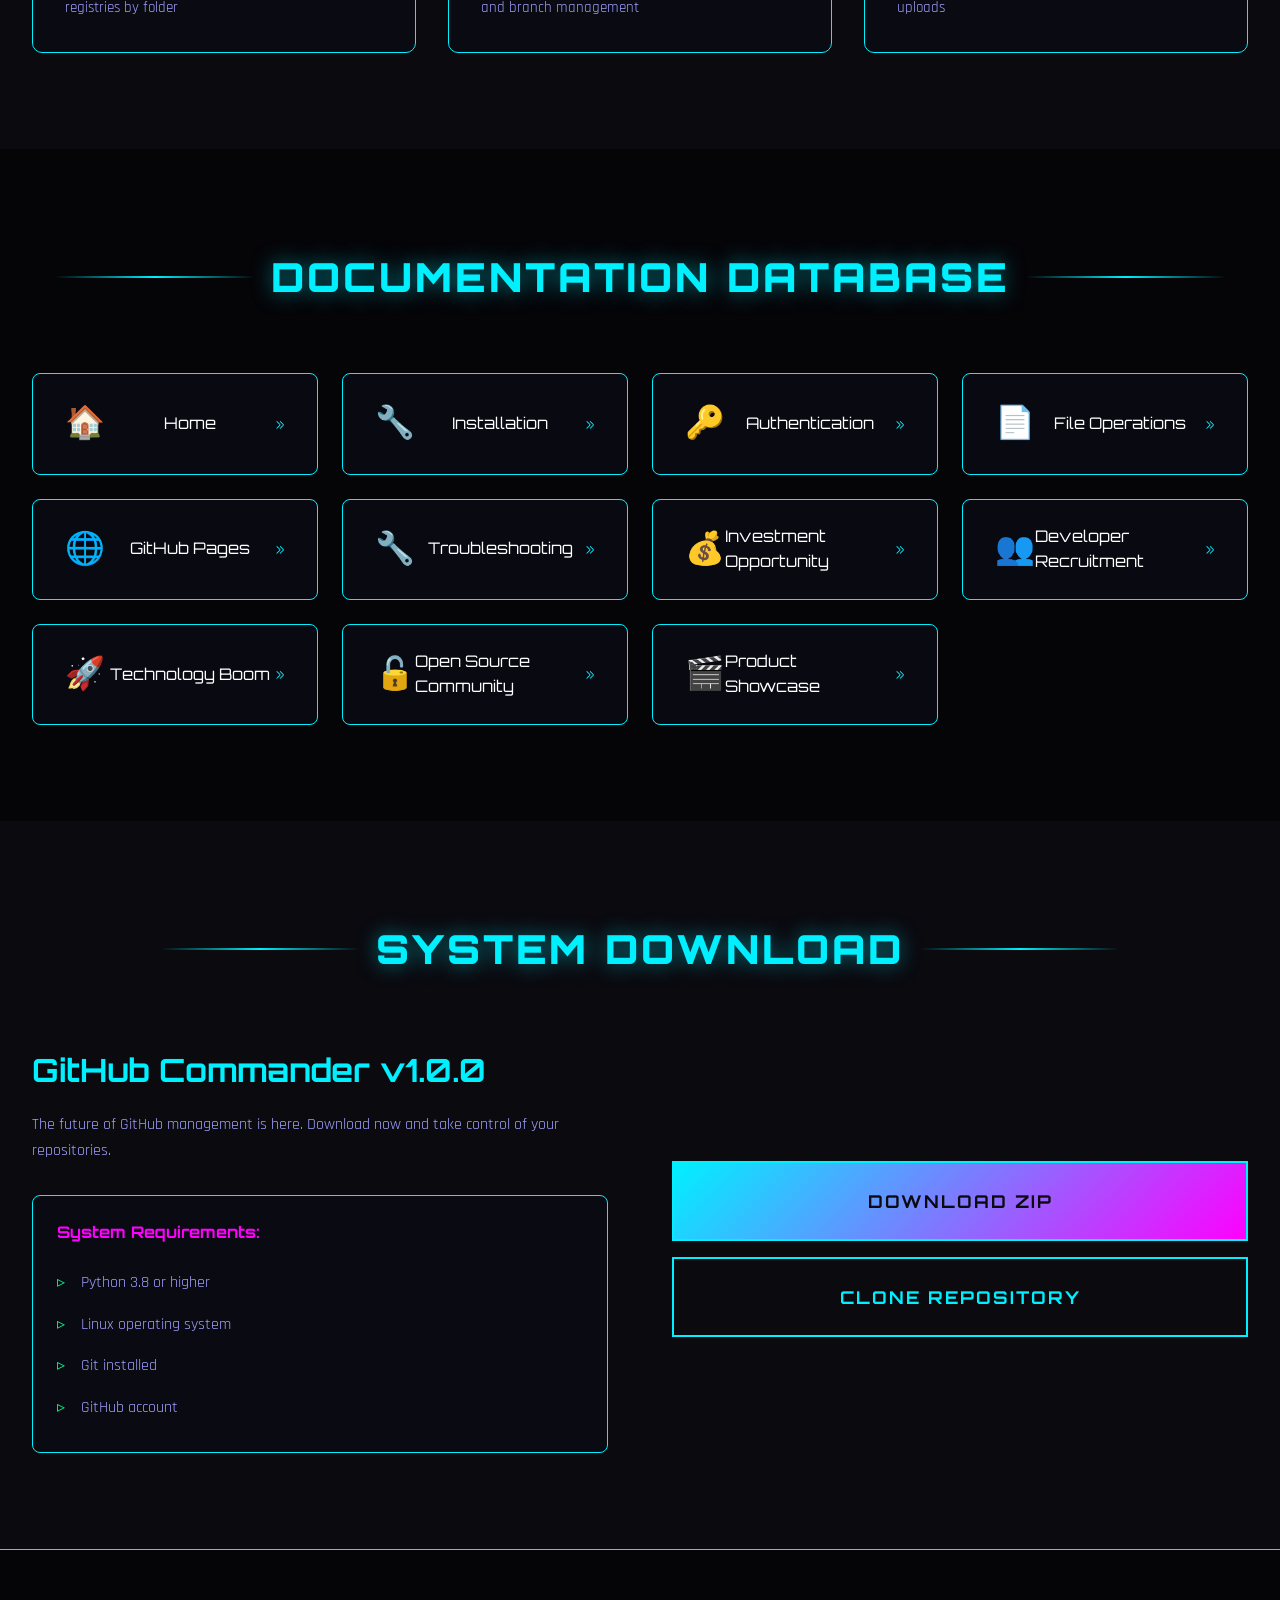
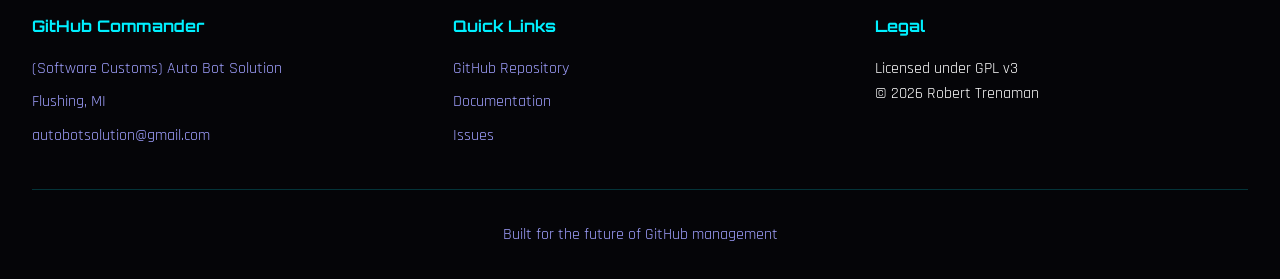
==== commit 96501a59: "Fix broken emoji display with simpler alternatives" ====
--- a/website/index.html
+++ b/website/index.html
@@ -70,7 +70,7 @@
                     <p>Dual-pane browser for seamless local and GitHub file operations with drag & drop</p>
                 </div>
                 <div class="feature-card">
-                    <div class="feature-icon">🌟</div>
+                    <div class="feature-icon">✨</div>
                     <h3>GitHub Pages</h3>
                     <p>Deploy and manage GitHub Pages sites with automated workflow generation</p>
                 </div>
@@ -138,27 +138,27 @@
                     <span class="doc-arrow">»</span>
                 </a>
                 <a href="https://github.com/AutoBotSolutions/GitHub-Commander/wiki/Investment-Opportunity-%E2%80%90-GitHub-Commander/" target="_blank" class="doc-link">
-                    <span class="doc-icon">�</span>
+                    <span class="doc-icon">💰</span>
                     <span class="doc-title">Investment Opportunity</span>
                     <span class="doc-arrow">»</span>
                 </a>
                 <a href="https://github.com/AutoBotSolutions/GitHub-Commander/wiki/Developer-Recruitment/" target="_blank" class="doc-link">
-                    <span class="doc-icon">�</span>
+                    <span class="doc-icon">👥</span>
                     <span class="doc-title">Developer Recruitment</span>
                     <span class="doc-arrow">»</span>
                 </a>
                 <a href="https://github.com/AutoBotSolutions/GitHub-Commander/wiki/Technology-Boom/" target="_blank" class="doc-link">
-                    <span class="doc-icon">💡</span>
+                    <span class="doc-icon">🚀</span>
                     <span class="doc-title">Technology Boom</span>
                     <span class="doc-arrow">»</span>
                 </a>
                 <a href="https://github.com/AutoBotSolutions/GitHub-Commander/wiki/Open-Source-Community/" target="_blank" class="doc-link">
-                    <span class="doc-icon">🌍</span>
+                    <span class="doc-icon">🔓</span>
                     <span class="doc-title">Open Source Community</span>
                     <span class="doc-arrow">»</span>
                 </a>
                 <a href="https://github.com/AutoBotSolutions/GitHub-Commander/wiki/Product-Showcase/" target="_blank" class="doc-link">
-                    <span class="doc-icon">🎥</span>
+                    <span class="doc-icon">🎬</span>
                     <span class="doc-title">Product Showcase</span>
                     <span class="doc-arrow">»</span>
                 </a>
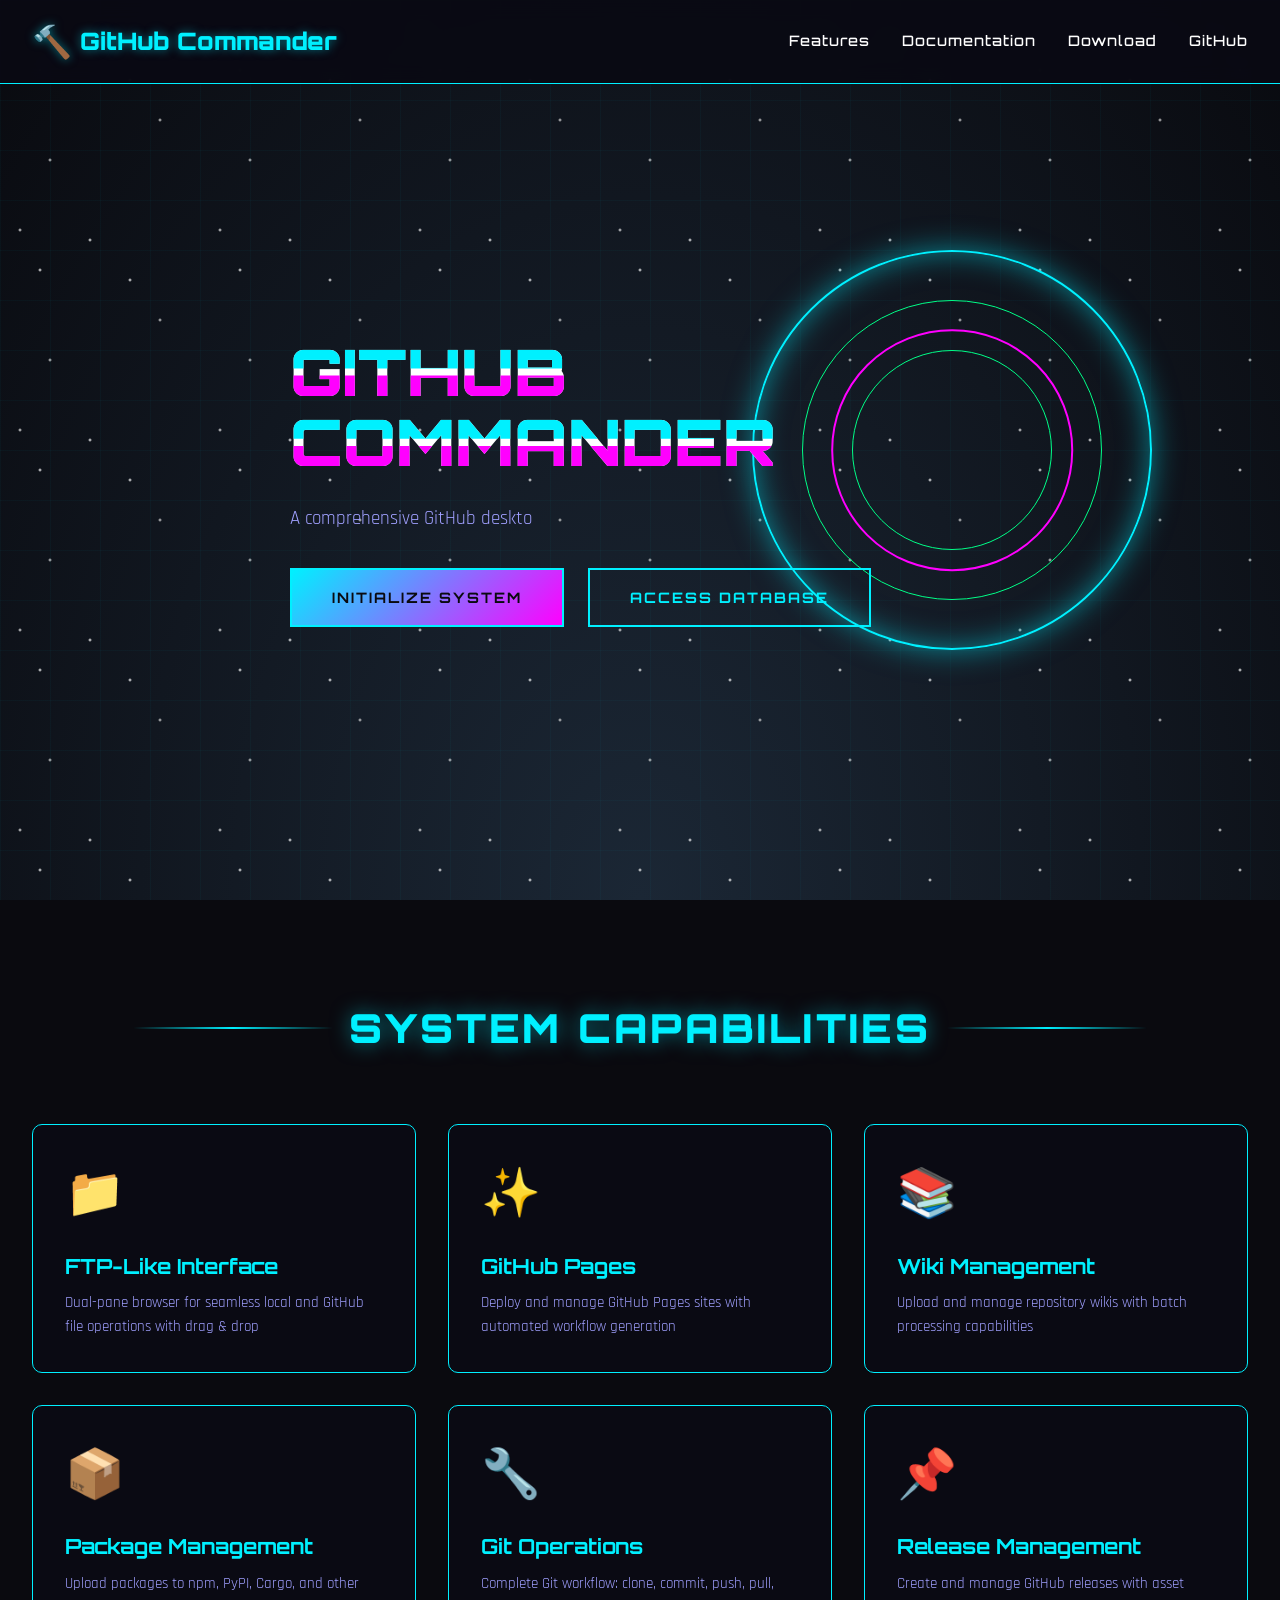
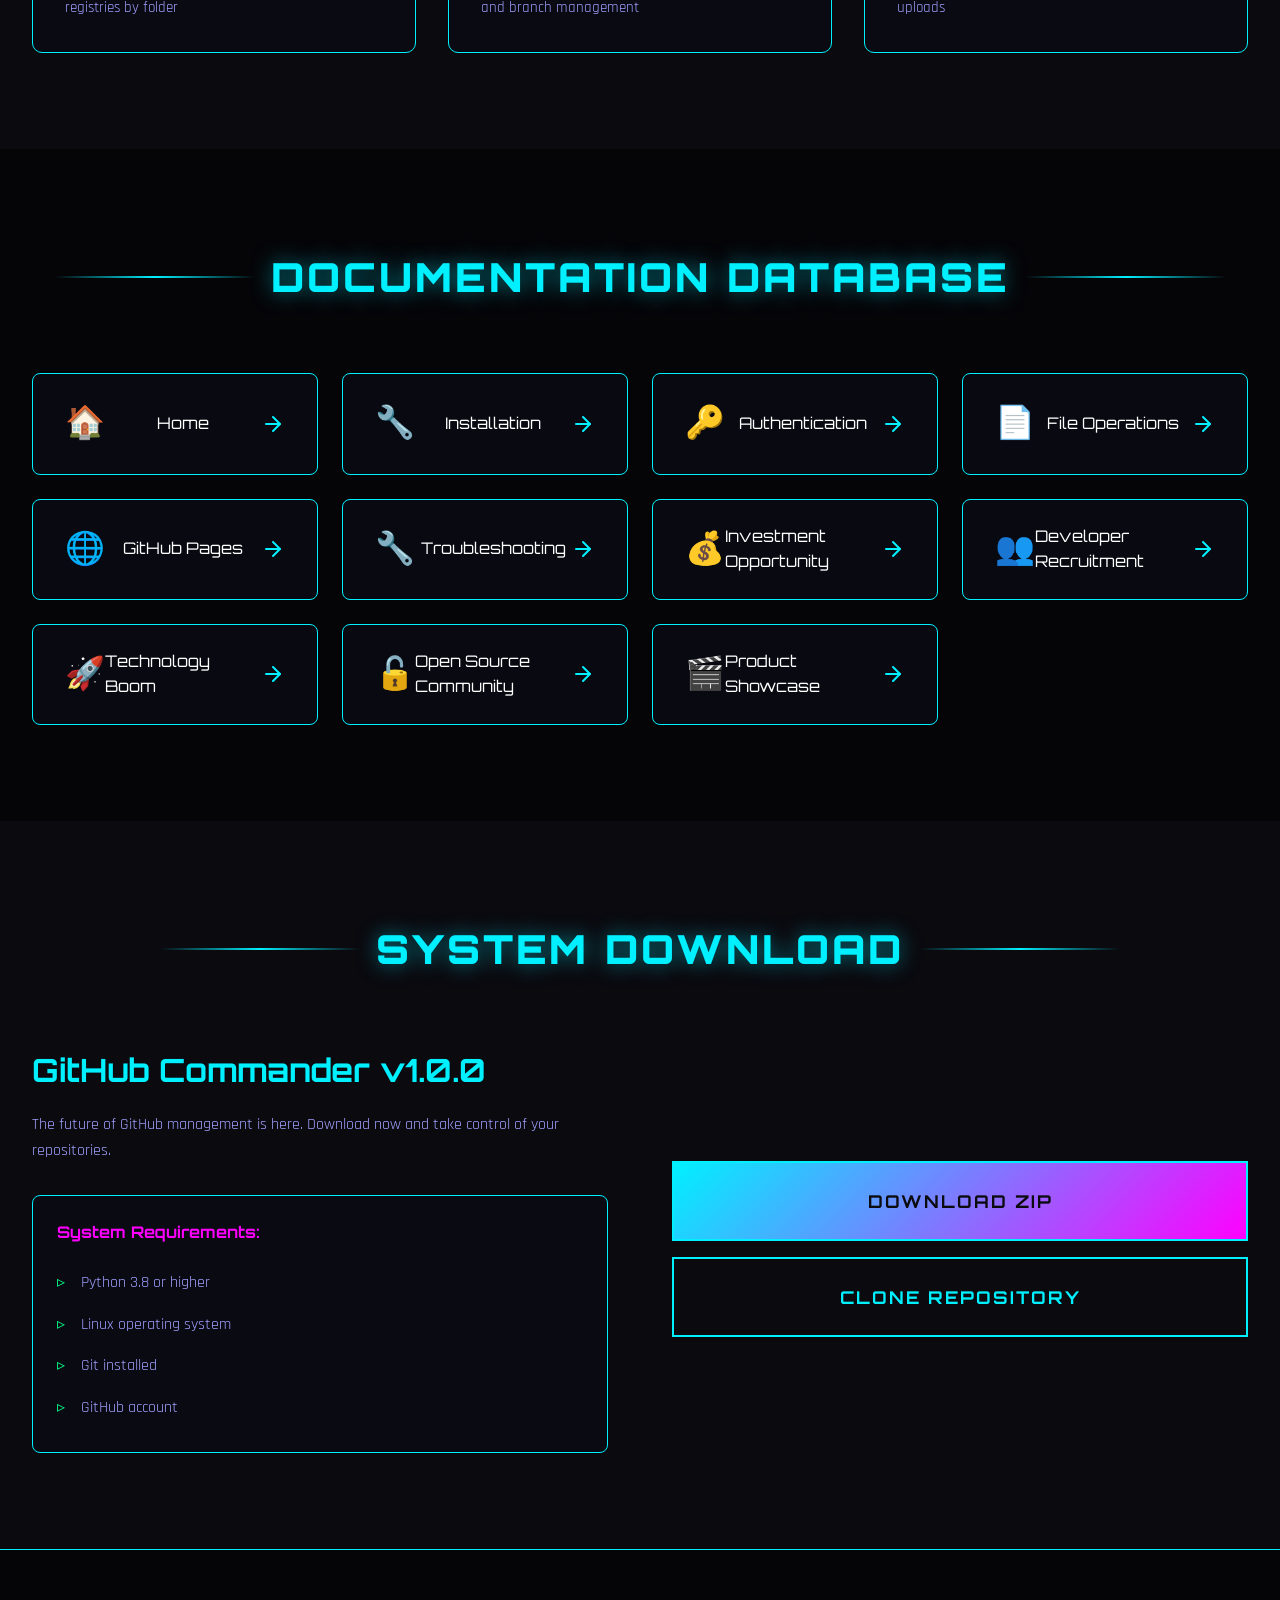
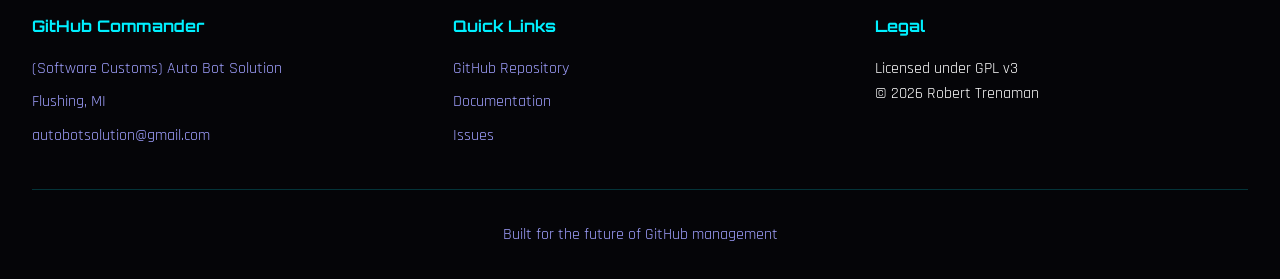
==== commit d52cef52: "Replace triangle icons with SVG arrows for better cross-browser compatibility" ====
--- a/website/index.html
+++ b/website/index.html
@@ -110,57 +110,90 @@
                 <a href="https://github.com/AutoBotSolutions/GitHub-Commander/wiki/Home" target="_blank" class="doc-link">
                     <span class="doc-icon">🏠</span>
                     <span class="doc-title">Home</span>
-                    <span class="doc-arrow">»</span>
+                    <svg class="doc-arrow" width="24" height="24" viewBox="0 0 24 24" fill="none" stroke="currentColor" stroke-width="2" stroke-linecap="round" stroke-linejoin="round">
+                        <line x1="5" y1="12" x2="19" y2="12"></line>
+                        <polyline points="12 5 19 12 12 19"></polyline>
+                    </svg>
                 </a>
                 <a href="https://github.com/AutoBotSolutions/GitHub-Commander/wiki/Installation" target="_blank" class="doc-link">
                     <span class="doc-icon">🔧</span>
                     <span class="doc-title">Installation</span>
-                    <span class="doc-arrow">»</span>
+                    <svg class="doc-arrow" width="24" height="24" viewBox="0 0 24 24" fill="none" stroke="currentColor" stroke-width="2" stroke-linecap="round" stroke-linejoin="round">
+                        <line x1="5" y1="12" x2="19" y2="12"></line>
+                        <polyline points="12 5 19 12 12 19"></polyline>
+                    </svg>
                 </a>
                 <a href="https://github.com/AutoBotSolutions/GitHub-Commander/wiki/Authentication" target="_blank" class="doc-link">
                     <span class="doc-icon">🔑</span>
                     <span class="doc-title">Authentication</span>
-                    <span class="doc-arrow">»</span>
+                    <svg class="doc-arrow" width="24" height="24" viewBox="0 0 24 24" fill="none" stroke="currentColor" stroke-width="2" stroke-linecap="round" stroke-linejoin="round">
+                        <line x1="5" y1="12" x2="19" y2="12"></line>
+                        <polyline points="12 5 19 12 12 19"></polyline>
+                    </svg>
                 </a>
                 <a href="https://github.com/AutoBotSolutions/GitHub-Commander/wiki/File-Operations" target="_blank" class="doc-link">
                     <span class="doc-icon">📄</span>
                     <span class="doc-title">File Operations</span>
-                    <span class="doc-arrow">»</span>
+                    <svg class="doc-arrow" width="24" height="24" viewBox="0 0 24 24" fill="none" stroke="currentColor" stroke-width="2" stroke-linecap="round" stroke-linejoin="round">
+                        <line x1="5" y1="12" x2="19" y2="12"></line>
+                        <polyline points="12 5 19 12 12 19"></polyline>
+                    </svg>
                 </a>
                 <a href="https://github.com/AutoBotSolutions/GitHub-Commander/wiki/GitHub-Pages" target="_blank" class="doc-link">
                     <span class="doc-icon">🌐</span>
                     <span class="doc-title">GitHub Pages</span>
-                    <span class="doc-arrow">»</span>
+                    <svg class="doc-arrow" width="24" height="24" viewBox="0 0 24 24" fill="none" stroke="currentColor" stroke-width="2" stroke-linecap="round" stroke-linejoin="round">
+                        <line x1="5" y1="12" x2="19" y2="12"></line>
+                        <polyline points="12 5 19 12 12 19"></polyline>
+                    </svg>
                 </a>
                 <a href="https://github.com/AutoBotSolutions/GitHub-Commander/wiki/Troubleshooting" target="_blank" class="doc-link">
                     <span class="doc-icon">🔧</span>
                     <span class="doc-title">Troubleshooting</span>
-                    <span class="doc-arrow">»</span>
+                    <svg class="doc-arrow" width="24" height="24" viewBox="0 0 24 24" fill="none" stroke="currentColor" stroke-width="2" stroke-linecap="round" stroke-linejoin="round">
+                        <line x1="5" y1="12" x2="19" y2="12"></line>
+                        <polyline points="12 5 19 12 12 19"></polyline>
+                    </svg>
                 </a>
                 <a href="https://github.com/AutoBotSolutions/GitHub-Commander/wiki/Investment-Opportunity-%E2%80%90-GitHub-Commander/" target="_blank" class="doc-link">
                     <span class="doc-icon">💰</span>
                     <span class="doc-title">Investment Opportunity</span>
-                    <span class="doc-arrow">»</span>
+                    <svg class="doc-arrow" width="24" height="24" viewBox="0 0 24 24" fill="none" stroke="currentColor" stroke-width="2" stroke-linecap="round" stroke-linejoin="round">
+                        <line x1="5" y1="12" x2="19" y2="12"></line>
+                        <polyline points="12 5 19 12 12 19"></polyline>
+                    </svg>
                 </a>
                 <a href="https://github.com/AutoBotSolutions/GitHub-Commander/wiki/Developer-Recruitment/" target="_blank" class="doc-link">
                     <span class="doc-icon">👥</span>
                     <span class="doc-title">Developer Recruitment</span>
-                    <span class="doc-arrow">»</span>
+                    <svg class="doc-arrow" width="24" height="24" viewBox="0 0 24 24" fill="none" stroke="currentColor" stroke-width="2" stroke-linecap="round" stroke-linejoin="round">
+                        <line x1="5" y1="12" x2="19" y2="12"></line>
+                        <polyline points="12 5 19 12 12 19"></polyline>
+                    </svg>
                 </a>
                 <a href="https://github.com/AutoBotSolutions/GitHub-Commander/wiki/Technology-Boom/" target="_blank" class="doc-link">
                     <span class="doc-icon">🚀</span>
                     <span class="doc-title">Technology Boom</span>
-                    <span class="doc-arrow">»</span>
+                    <svg class="doc-arrow" width="24" height="24" viewBox="0 0 24 24" fill="none" stroke="currentColor" stroke-width="2" stroke-linecap="round" stroke-linejoin="round">
+                        <line x1="5" y1="12" x2="19" y2="12"></line>
+                        <polyline points="12 5 19 12 12 19"></polyline>
+                    </svg>
                 </a>
                 <a href="https://github.com/AutoBotSolutions/GitHub-Commander/wiki/Open-Source-Community/" target="_blank" class="doc-link">
                     <span class="doc-icon">🔓</span>
                     <span class="doc-title">Open Source Community</span>
-                    <span class="doc-arrow">»</span>
+                    <svg class="doc-arrow" width="24" height="24" viewBox="0 0 24 24" fill="none" stroke="currentColor" stroke-width="2" stroke-linecap="round" stroke-linejoin="round">
+                        <line x1="5" y1="12" x2="19" y2="12"></line>
+                        <polyline points="12 5 19 12 12 19"></polyline>
+                    </svg>
                 </a>
                 <a href="https://github.com/AutoBotSolutions/GitHub-Commander/wiki/Product-Showcase/" target="_blank" class="doc-link">
                     <span class="doc-icon">🎬</span>
                     <span class="doc-title">Product Showcase</span>
-                    <span class="doc-arrow">»</span>
+                    <svg class="doc-arrow" width="24" height="24" viewBox="0 0 24 24" fill="none" stroke="currentColor" stroke-width="2" stroke-linecap="round" stroke-linejoin="round">
+                        <line x1="5" y1="12" x2="19" y2="12"></line>
+                        <polyline points="12 5 19 12 12 19"></polyline>
+                    </svg>
                 </a>
             </div>
         </div>
--- a/website/styles.css
+++ b/website/styles.css
@@ -491,9 +491,11 @@
 }
 
 .doc-arrow {
-    font-size: 1.5rem;
+    width: 24px;
+    height: 24px;
     color: var(--primary-color);
     transition: transform 0.3s;
+    flex-shrink: 0;
 }
 
 .doc-link:hover .doc-arrow {
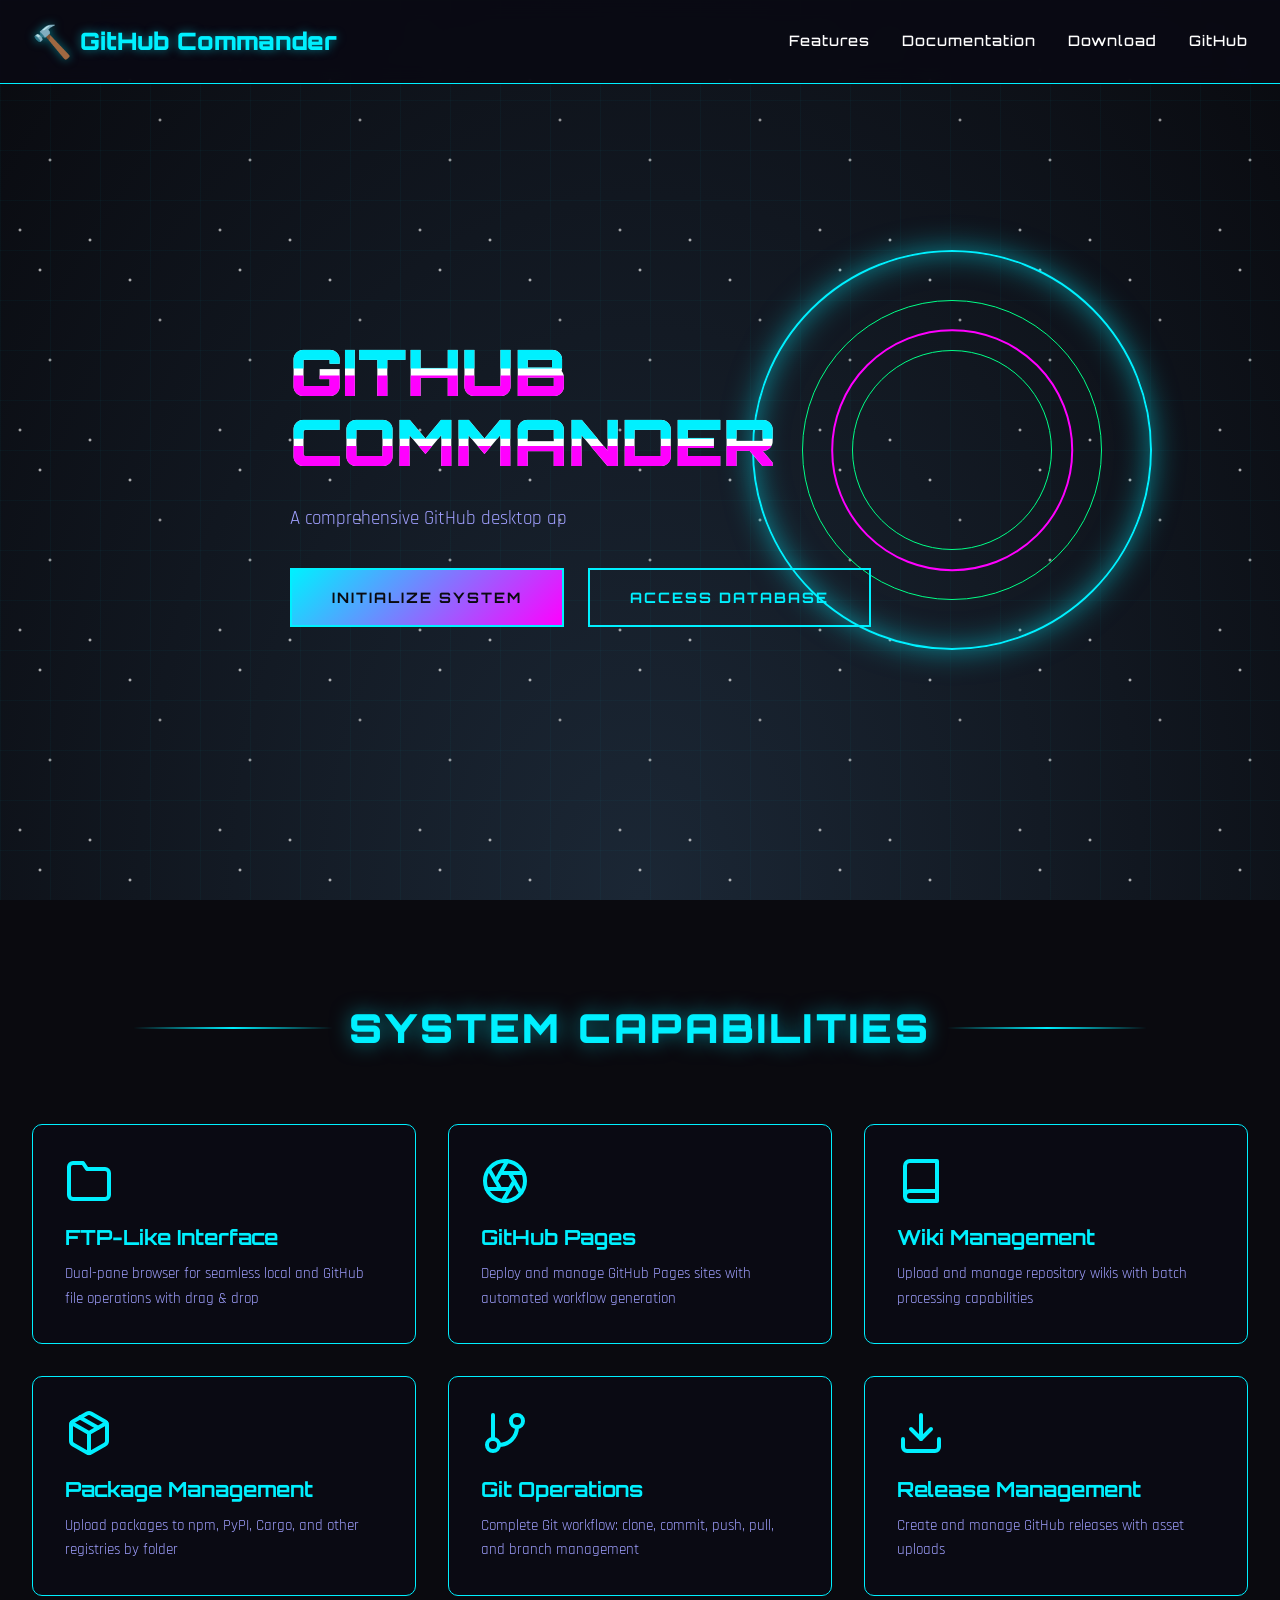
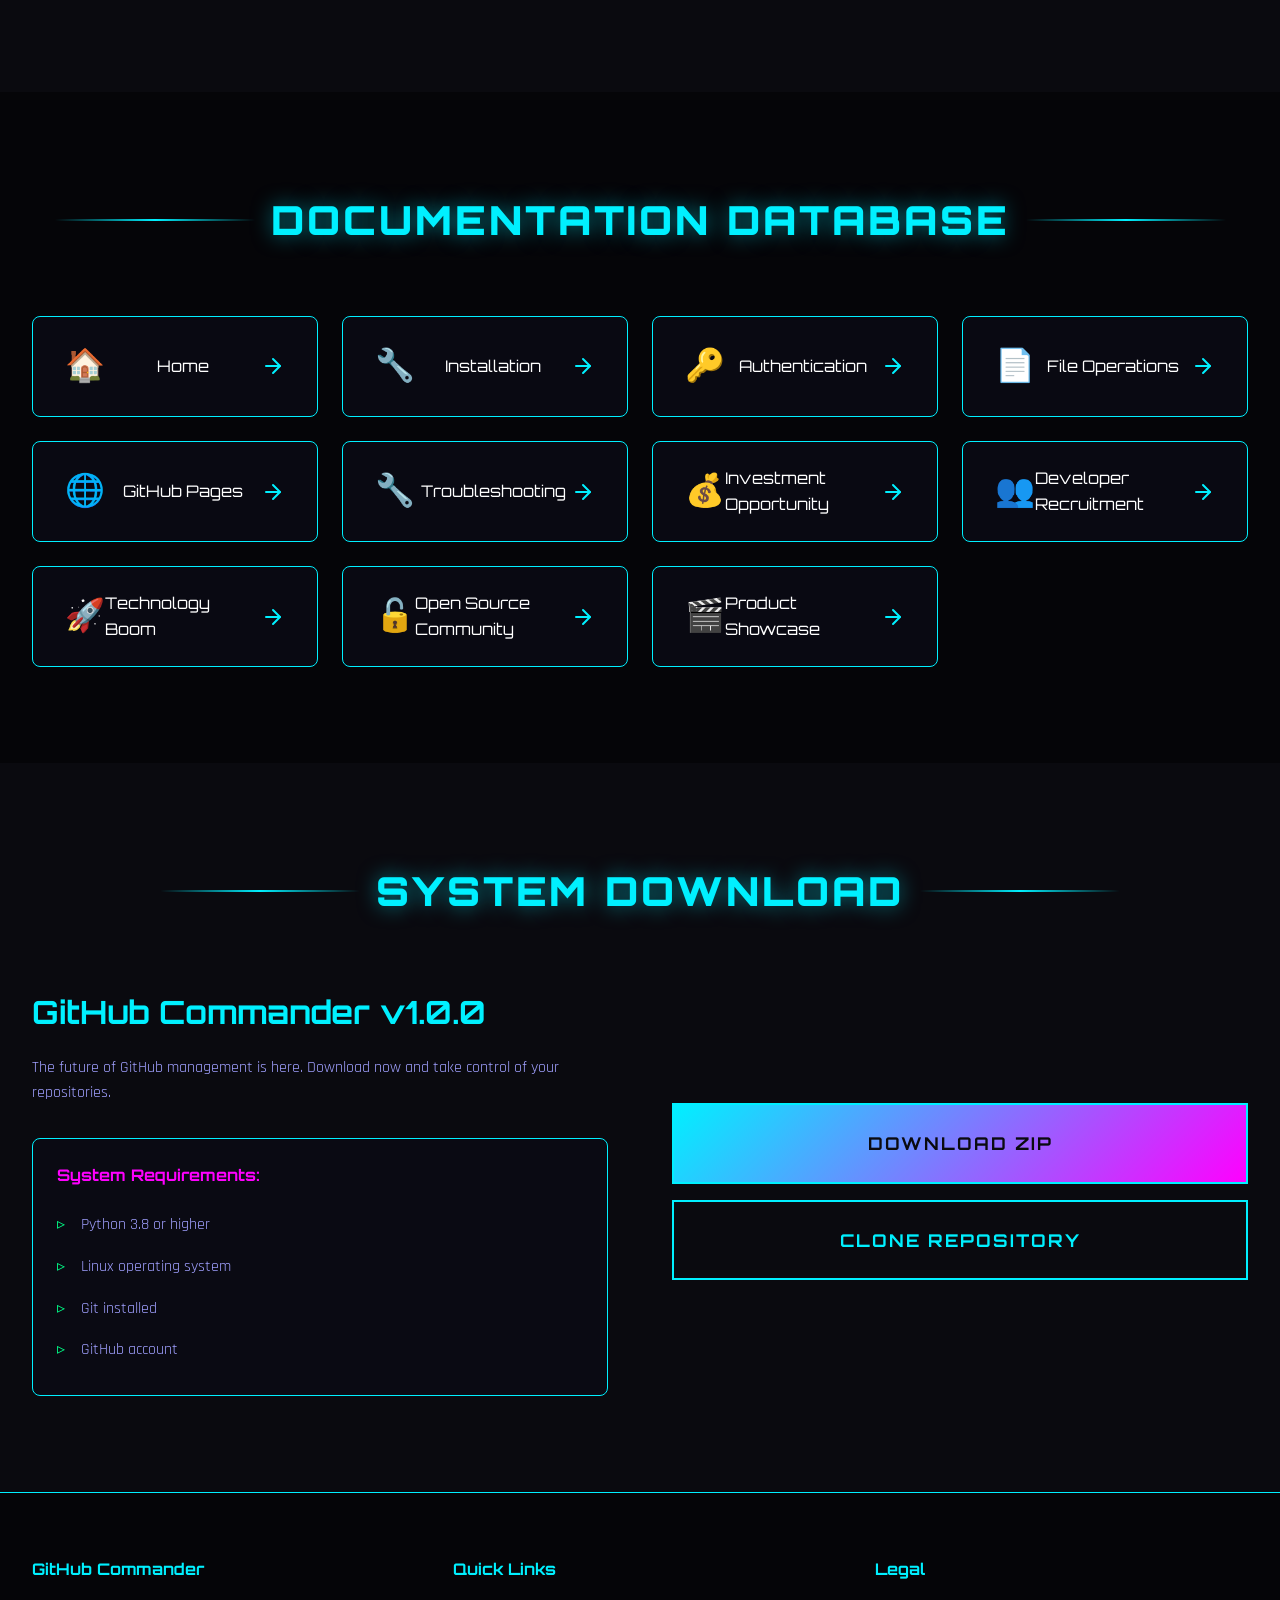
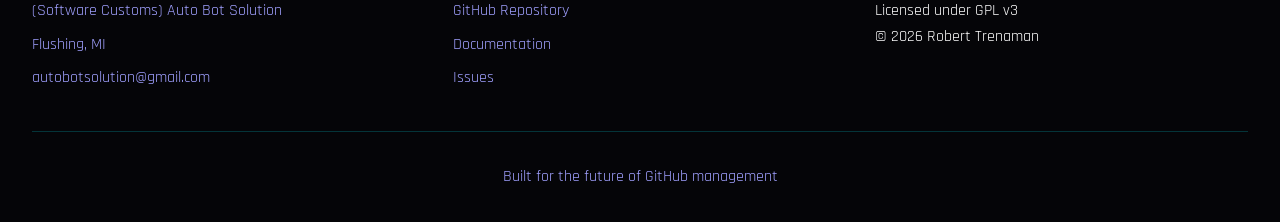
==== commit 7c9b6b50: "Replace emoji feature icons with SVG icons for better cross-browser compatibility" ====
--- a/website/index.html
+++ b/website/index.html
@@ -65,32 +65,71 @@
             </h2>
             <div class="features-grid">
                 <div class="feature-card">
-                    <div class="feature-icon">📁</div>
+                    <div class="feature-icon">
+                        <svg width="48" height="48" viewBox="0 0 24 24" fill="none" stroke="currentColor" stroke-width="2" stroke-linecap="round" stroke-linejoin="round">
+                            <path d="M22 19a2 2 0 0 1-2 2H4a2 2 0 0 1-2-2V5a2 2 0 0 1 2-2h5l2 3h9a2 2 0 0 1 2 2z"></path>
+                        </svg>
+                    </div>
                     <h3>FTP-Like Interface</h3>
                     <p>Dual-pane browser for seamless local and GitHub file operations with drag & drop</p>
                 </div>
                 <div class="feature-card">
-                    <div class="feature-icon">✨</div>
+                    <div class="feature-icon">
+                        <svg width="48" height="48" viewBox="0 0 24 24" fill="none" stroke="currentColor" stroke-width="2" stroke-linecap="round" stroke-linejoin="round">
+                            <circle cx="12" cy="12" r="10"></circle>
+                            <line x1="14.31" y1="8" x2="20.05" y2="17.94"></line>
+                            <line x1="9.69" y1="8" x2="21.17" y2="8"></line>
+                            <line x1="7.38" y1="12" x2="13.12" y2="2.06"></line>
+                            <line x1="9.69" y1="16" x2="3.95" y2="6.06"></line>
+                            <line x1="14.31" y1="16" x2="2.83" y2="16"></line>
+                            <line x1="16.62" y1="12" x2="10.88" y2="21.94"></line>
+                        </svg>
+                    </div>
                     <h3>GitHub Pages</h3>
                     <p>Deploy and manage GitHub Pages sites with automated workflow generation</p>
                 </div>
                 <div class="feature-card">
-                    <div class="feature-icon">📚</div>
+                    <div class="feature-icon">
+                        <svg width="48" height="48" viewBox="0 0 24 24" fill="none" stroke="currentColor" stroke-width="2" stroke-linecap="round" stroke-linejoin="round">
+                            <path d="M4 19.5A2.5 2.5 0 0 1 6.5 17H20"></path>
+                            <path d="M6.5 2H20v20H6.5A2.5 2.5 0 0 1 4 19.5v-15A2.5 2.5 0 0 1 6.5 2z"></path>
+                        </svg>
+                    </div>
                     <h3>Wiki Management</h3>
                     <p>Upload and manage repository wikis with batch processing capabilities</p>
                 </div>
                 <div class="feature-card">
-                    <div class="feature-icon">📦</div>
+                    <div class="feature-icon">
+                        <svg width="48" height="48" viewBox="0 0 24 24" fill="none" stroke="currentColor" stroke-width="2" stroke-linecap="round" stroke-linejoin="round">
+                            <line x1="16.5" y1="9.4" x2="7.5" y2="4.21"></line>
+                            <path d="M21 16V8a2 2 0 0 0-1-1.73l-7-4a2 2 0 0 0-2 0l-7 4A2 2 0 0 0 3 8v8a2 2 0 0 0 1 1.73l7 4a2 2 0 0 0 2 0l7-4A2 2 0 0 0 21 16z"></path>
+                            <polyline points="3.27 6.96 12 12.01 20.73 6.96"></polyline>
+                            <line x1="12" y1="22.08" x2="12" y2="12"></line>
+                        </svg>
+                    </div>
                     <h3>Package Management</h3>
                     <p>Upload packages to npm, PyPI, Cargo, and other registries by folder</p>
                 </div>
                 <div class="feature-card">
-                    <div class="feature-icon">🔧</div>
+                    <div class="feature-icon">
+                        <svg width="48" height="48" viewBox="0 0 24 24" fill="none" stroke="currentColor" stroke-width="2" stroke-linecap="round" stroke-linejoin="round">
+                            <line x1="6" y1="3" x2="6" y2="15"></line>
+                            <circle cx="18" cy="6" r="3"></circle>
+                            <circle cx="6" cy="18" r="3"></circle>
+                            <path d="M18 9a9 9 0 0 1-9 9"></path>
+                        </svg>
+                    </div>
                     <h3>Git Operations</h3>
                     <p>Complete Git workflow: clone, commit, push, pull, and branch management</p>
                 </div>
                 <div class="feature-card">
-                    <div class="feature-icon">📌</div>
+                    <div class="feature-icon">
+                        <svg width="48" height="48" viewBox="0 0 24 24" fill="none" stroke="currentColor" stroke-width="2" stroke-linecap="round" stroke-linejoin="round">
+                            <path d="M21 15v4a2 2 0 0 1-2 2H5a2 2 0 0 1-2-2v-4"></path>
+                            <polyline points="7 10 12 15 17 10"></polyline>
+                            <line x1="12" y1="15" x2="12" y2="3"></line>
+                        </svg>
+                    </div>
                     <h3>Release Management</h3>
                     <p>Create and manage GitHub releases with asset uploads</p>
                 </div>
--- a/website/styles.css
+++ b/website/styles.css
@@ -434,8 +434,13 @@
 }
 
 .feature-icon {
-    font-size: 3rem;
+    width: 48px;
+    height: 48px;
     margin-bottom: 1rem;
+    color: var(--primary-color);
+    display: flex;
+    align-items: center;
+    justify-content: center;
 }
 
 .feature-card h3 {
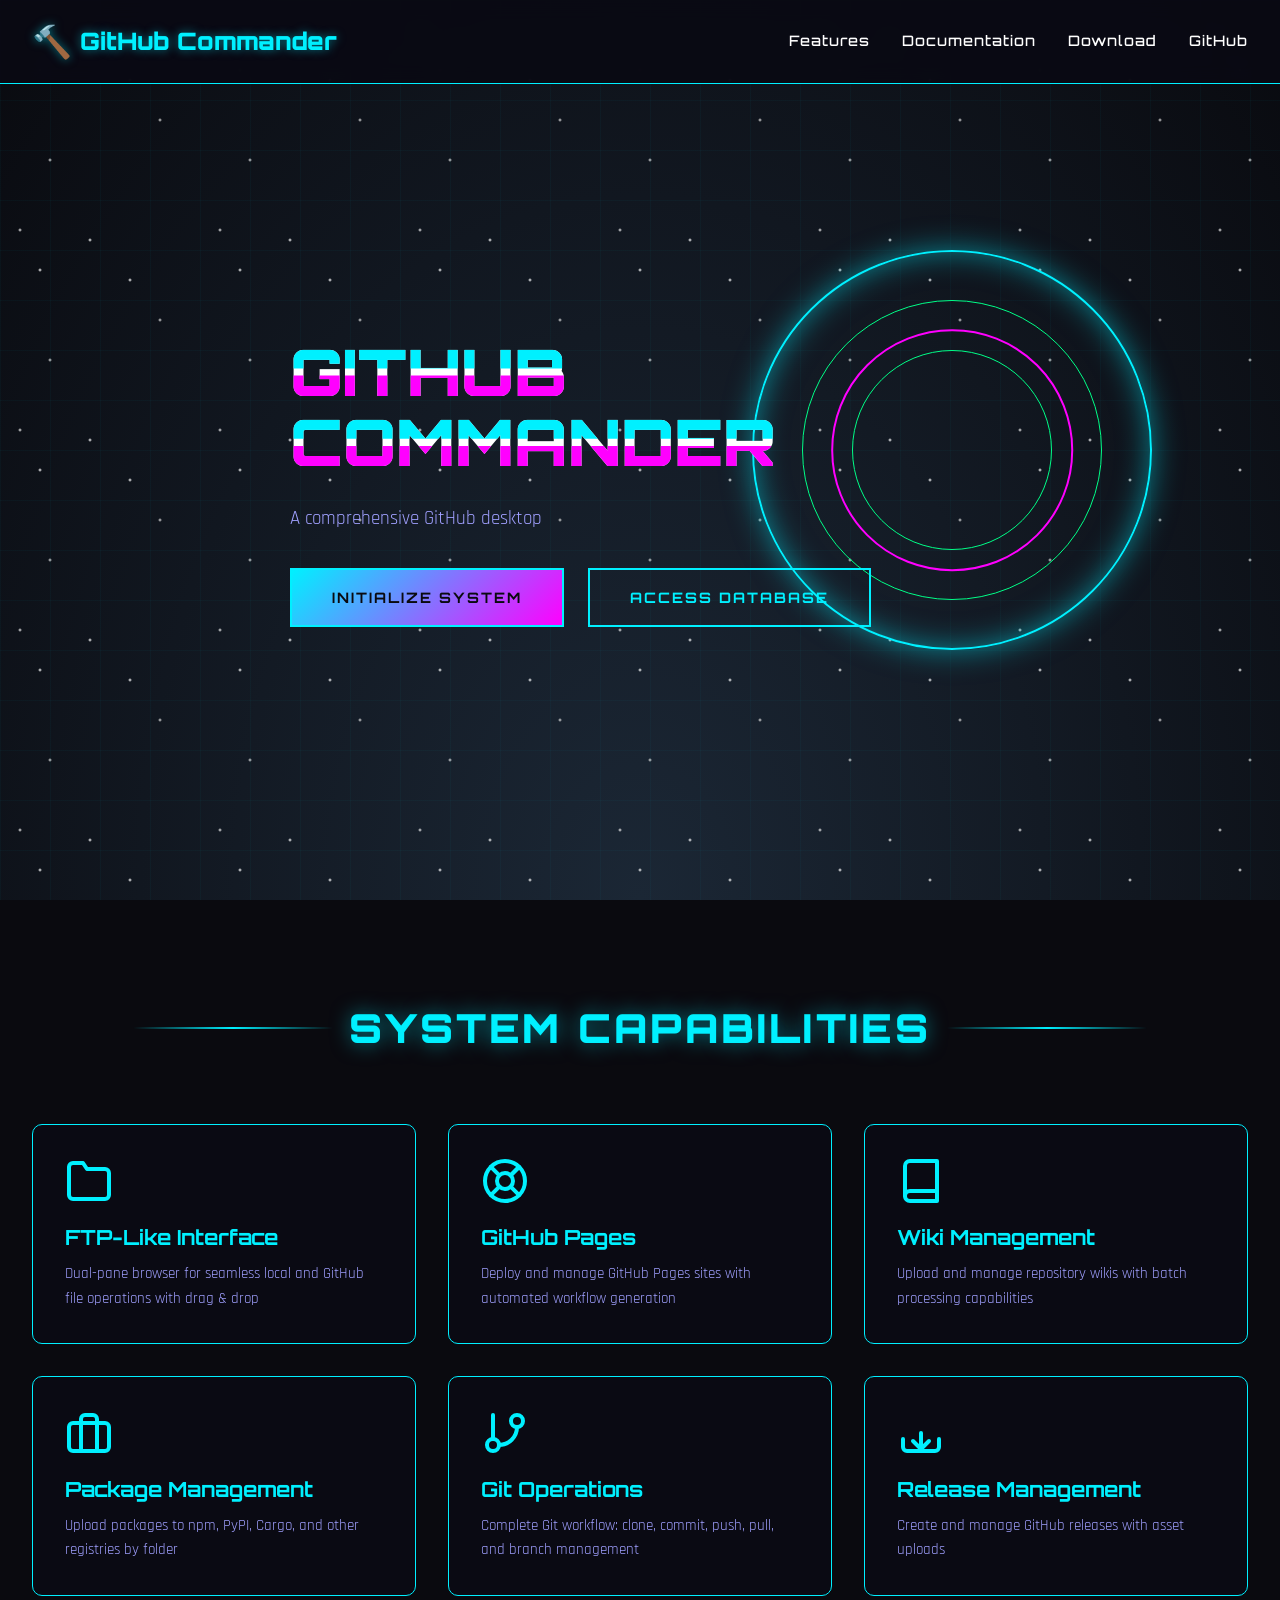
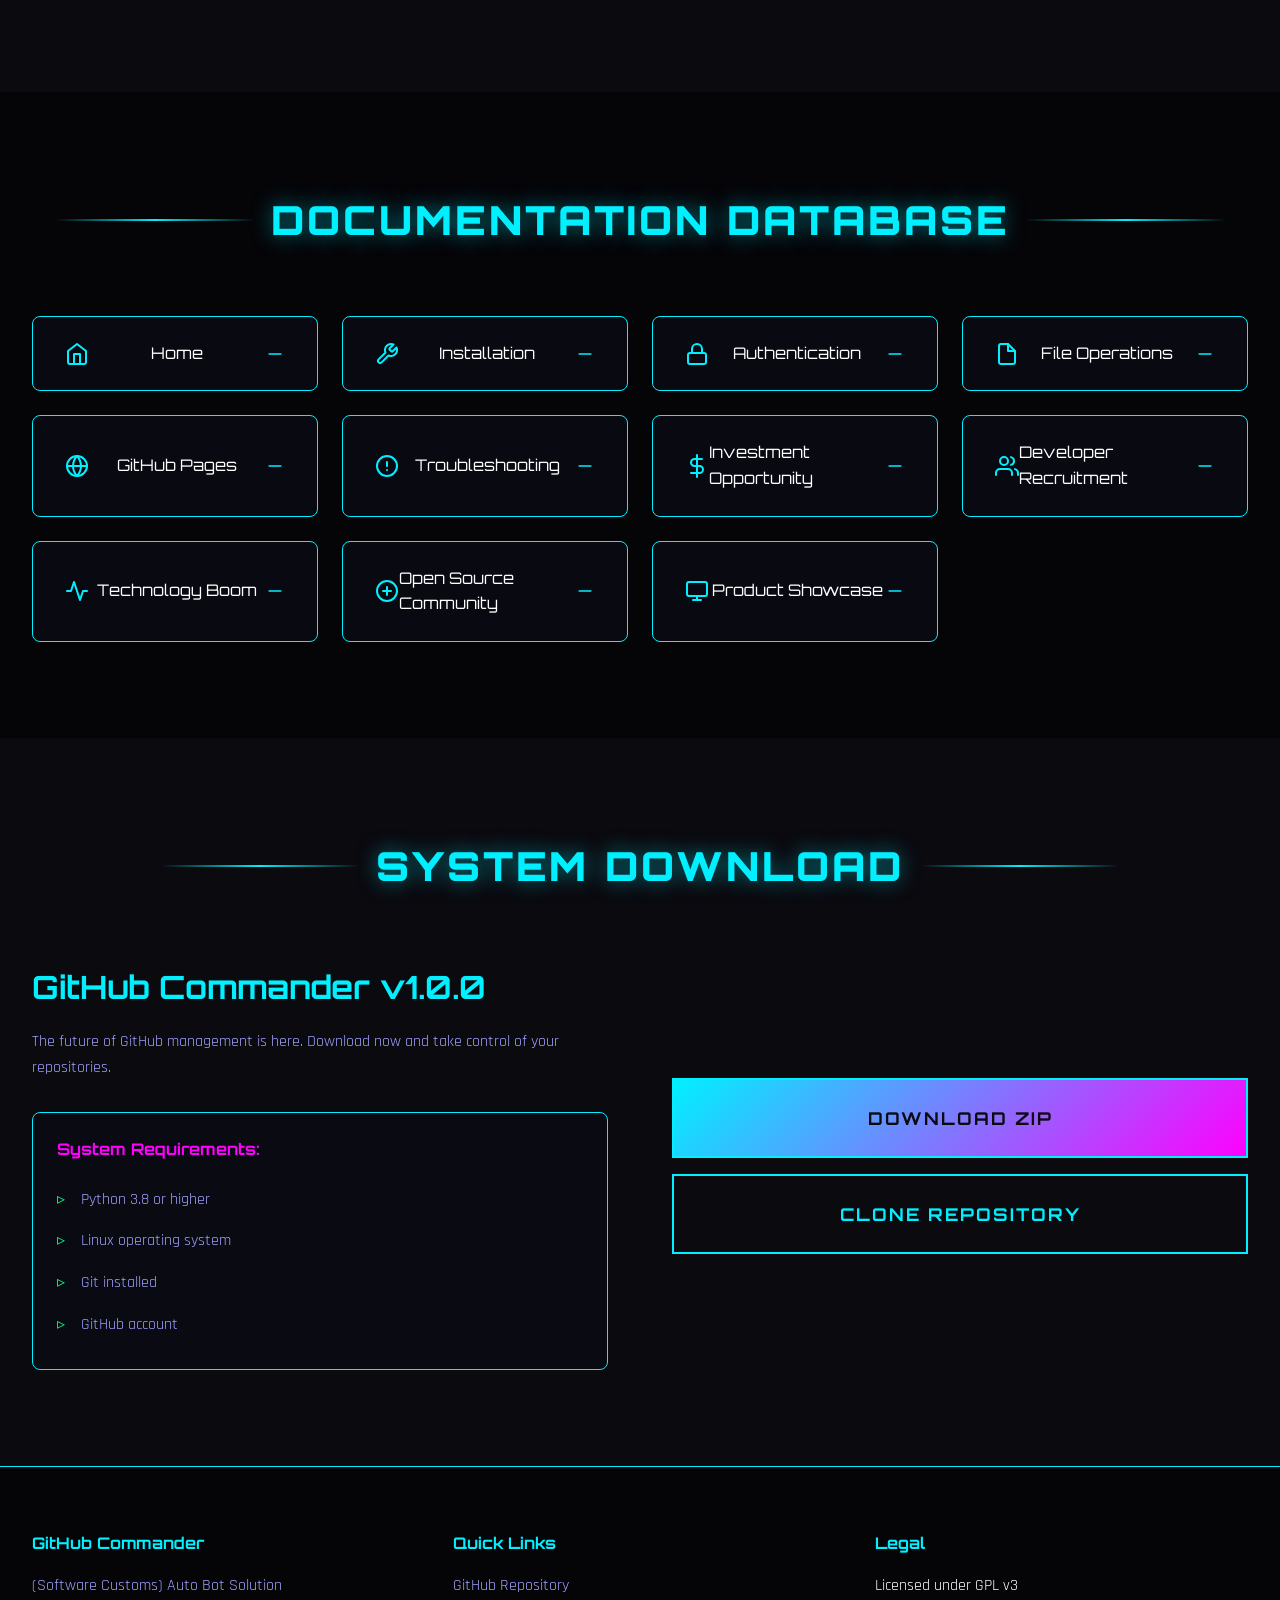
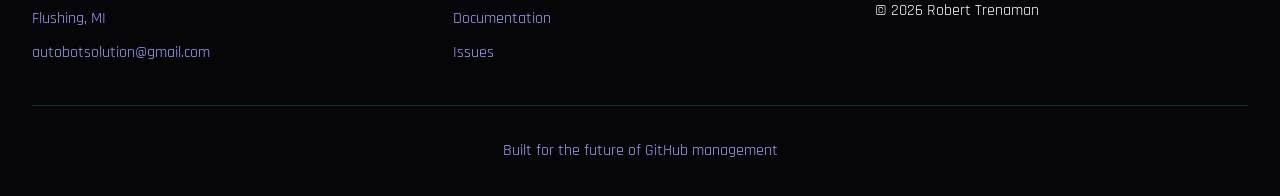
==== commit a49e0640: "Replace all icons with professional SVG icons (no triangles)" ====
--- a/website/index.html
+++ b/website/index.html
@@ -77,12 +77,12 @@
                     <div class="feature-icon">
                         <svg width="48" height="48" viewBox="0 0 24 24" fill="none" stroke="currentColor" stroke-width="2" stroke-linecap="round" stroke-linejoin="round">
                             <circle cx="12" cy="12" r="10"></circle>
-                            <line x1="14.31" y1="8" x2="20.05" y2="17.94"></line>
-                            <line x1="9.69" y1="8" x2="21.17" y2="8"></line>
-                            <line x1="7.38" y1="12" x2="13.12" y2="2.06"></line>
-                            <line x1="9.69" y1="16" x2="3.95" y2="6.06"></line>
-                            <line x1="14.31" y1="16" x2="2.83" y2="16"></line>
-                            <line x1="16.62" y1="12" x2="10.88" y2="21.94"></line>
+                            <circle cx="12" cy="12" r="4"></circle>
+                            <line x1="4.93" y1="4.93" x2="9.17" y2="9.17"></line>
+                            <line x1="14.83" y1="14.83" x2="19.07" y2="19.07"></line>
+                            <line x1="14.83" y1="9.17" x2="19.07" y2="4.93"></line>
+                            <line x1="14.83" y1="9.17" x2="18.36" y2="5.64"></line>
+                            <line x1="4.93" y1="19.07" x2="9.17" y2="14.83"></line>
                         </svg>
                     </div>
                     <h3>GitHub Pages</h3>
@@ -101,10 +101,8 @@
                 <div class="feature-card">
                     <div class="feature-icon">
                         <svg width="48" height="48" viewBox="0 0 24 24" fill="none" stroke="currentColor" stroke-width="2" stroke-linecap="round" stroke-linejoin="round">
-                            <line x1="16.5" y1="9.4" x2="7.5" y2="4.21"></line>
-                            <path d="M21 16V8a2 2 0 0 0-1-1.73l-7-4a2 2 0 0 0-2 0l-7 4A2 2 0 0 0 3 8v8a2 2 0 0 0 1 1.73l7 4a2 2 0 0 0 2 0l7-4A2 2 0 0 0 21 16z"></path>
-                            <polyline points="3.27 6.96 12 12.01 20.73 6.96"></polyline>
-                            <line x1="12" y1="22.08" x2="12" y2="12"></line>
+                            <rect x="2" y="7" width="20" height="14" rx="2" ry="2"></rect>
+                            <path d="M16 21V5a2 2 0 0 0-2-2h-4a2 2 0 0 0-2 2v16"></path>
                         </svg>
                     </div>
                     <h3>Package Management</h3>
@@ -126,8 +124,8 @@
                     <div class="feature-icon">
                         <svg width="48" height="48" viewBox="0 0 24 24" fill="none" stroke="currentColor" stroke-width="2" stroke-linecap="round" stroke-linejoin="round">
                             <path d="M21 15v4a2 2 0 0 1-2 2H5a2 2 0 0 1-2-2v-4"></path>
-                            <polyline points="7 10 12 15 17 10"></polyline>
-                            <line x1="12" y1="15" x2="12" y2="3"></line>
+                            <path d="M12 12v9"></path>
+                            <path d="M16 16l-4 4-4-4"></path>
                         </svg>
                     </div>
                     <h3>Release Management</h3>
@@ -147,91 +145,117 @@
             </h2>
             <div class="docs-grid">
                 <a href="https://github.com/AutoBotSolutions/GitHub-Commander/wiki/Home" target="_blank" class="doc-link">
-                    <span class="doc-icon">🏠</span>
+                    <svg class="doc-icon" width="24" height="24" viewBox="0 0 24 24" fill="none" stroke="currentColor" stroke-width="2" stroke-linecap="round" stroke-linejoin="round">
+                        <path d="M3 9l9-7 9 7v11a2 2 0 0 1-2 2H5a2 2 0 0 1-2-2z"></path>
+                        <polyline points="9 22 9 12 15 12 15 22"></polyline>
+                    </svg>
                     <span class="doc-title">Home</span>
-                    <svg class="doc-arrow" width="24" height="24" viewBox="0 0 24 24" fill="none" stroke="currentColor" stroke-width="2" stroke-linecap="round" stroke-linejoin="round">
-                        <line x1="5" y1="12" x2="19" y2="12"></line>
-                        <polyline points="12 5 19 12 12 19"></polyline>
+                    <svg class="doc-arrow" width="20" height="20" viewBox="0 0 24 24" fill="none" stroke="currentColor" stroke-width="2" stroke-linecap="round" stroke-linejoin="round">
+                        <line x1="5" y1="12" x2="19" y2="12"></line>
                     </svg>
                 </a>
                 <a href="https://github.com/AutoBotSolutions/GitHub-Commander/wiki/Installation" target="_blank" class="doc-link">
-                    <span class="doc-icon">🔧</span>
+                    <svg class="doc-icon" width="24" height="24" viewBox="0 0 24 24" fill="none" stroke="currentColor" stroke-width="2" stroke-linecap="round" stroke-linejoin="round">
+                        <path d="M14.7 6.3a1 1 0 0 0 0 1.4l1.6 1.6a1 1 0 0 0 1.4 0l3.77-3.77a6 6 0 0 1-7.94 7.94l-6.91 6.91a2.12 2.12 0 0 1-3-3l6.91-6.91a6 6 0 0 1 7.94-7.94l-3.76 3.76z"></path>
+                    </svg>
                     <span class="doc-title">Installation</span>
-                    <svg class="doc-arrow" width="24" height="24" viewBox="0 0 24 24" fill="none" stroke="currentColor" stroke-width="2" stroke-linecap="round" stroke-linejoin="round">
-                        <line x1="5" y1="12" x2="19" y2="12"></line>
-                        <polyline points="12 5 19 12 12 19"></polyline>
+                    <svg class="doc-arrow" width="20" height="20" viewBox="0 0 24 24" fill="none" stroke="currentColor" stroke-width="2" stroke-linecap="round" stroke-linejoin="round">
+                        <line x1="5" y1="12" x2="19" y2="12"></line>
                     </svg>
                 </a>
                 <a href="https://github.com/AutoBotSolutions/GitHub-Commander/wiki/Authentication" target="_blank" class="doc-link">
-                    <span class="doc-icon">🔑</span>
+                    <svg class="doc-icon" width="24" height="24" viewBox="0 0 24 24" fill="none" stroke="currentColor" stroke-width="2" stroke-linecap="round" stroke-linejoin="round">
+                        <rect x="3" y="11" width="18" height="11" rx="2" ry="2"></rect>
+                        <path d="M7 11V7a5 5 0 0 1 10 0v4"></path>
+                    </svg>
                     <span class="doc-title">Authentication</span>
-                    <svg class="doc-arrow" width="24" height="24" viewBox="0 0 24 24" fill="none" stroke="currentColor" stroke-width="2" stroke-linecap="round" stroke-linejoin="round">
-                        <line x1="5" y1="12" x2="19" y2="12"></line>
-                        <polyline points="12 5 19 12 12 19"></polyline>
+                    <svg class="doc-arrow" width="20" height="20" viewBox="0 0 24 24" fill="none" stroke="currentColor" stroke-width="2" stroke-linecap="round" stroke-linejoin="round">
+                        <line x1="5" y1="12" x2="19" y2="12"></line>
                     </svg>
                 </a>
                 <a href="https://github.com/AutoBotSolutions/GitHub-Commander/wiki/File-Operations" target="_blank" class="doc-link">
-                    <span class="doc-icon">📄</span>
+                    <svg class="doc-icon" width="24" height="24" viewBox="0 0 24 24" fill="none" stroke="currentColor" stroke-width="2" stroke-linecap="round" stroke-linejoin="round">
+                        <path d="M13 2H6a2 2 0 0 0-2 2v16a2 2 0 0 0 2 2h12a2 2 0 0 0 2-2V9z"></path>
+                        <polyline points="13 2 13 9 20 9"></polyline>
+                    </svg>
                     <span class="doc-title">File Operations</span>
-                    <svg class="doc-arrow" width="24" height="24" viewBox="0 0 24 24" fill="none" stroke="currentColor" stroke-width="2" stroke-linecap="round" stroke-linejoin="round">
-                        <line x1="5" y1="12" x2="19" y2="12"></line>
-                        <polyline points="12 5 19 12 12 19"></polyline>
+                    <svg class="doc-arrow" width="20" height="20" viewBox="0 0 24 24" fill="none" stroke="currentColor" stroke-width="2" stroke-linecap="round" stroke-linejoin="round">
+                        <line x1="5" y1="12" x2="19" y2="12"></line>
                     </svg>
                 </a>
                 <a href="https://github.com/AutoBotSolutions/GitHub-Commander/wiki/GitHub-Pages" target="_blank" class="doc-link">
-                    <span class="doc-icon">🌐</span>
+                    <svg class="doc-icon" width="24" height="24" viewBox="0 0 24 24" fill="none" stroke="currentColor" stroke-width="2" stroke-linecap="round" stroke-linejoin="round">
+                        <circle cx="12" cy="12" r="10"></circle>
+                        <line x1="2" y1="12" x2="22" y2="12"></line>
+                        <path d="M12 2a15.3 15.3 0 0 1 4 10 15.3 15.3 0 0 1-4 10 15.3 15.3 0 0 1-4-10 15.3 15.3 0 0 1 4-10z"></path>
+                    </svg>
                     <span class="doc-title">GitHub Pages</span>
-                    <svg class="doc-arrow" width="24" height="24" viewBox="0 0 24 24" fill="none" stroke="currentColor" stroke-width="2" stroke-linecap="round" stroke-linejoin="round">
-                        <line x1="5" y1="12" x2="19" y2="12"></line>
-                        <polyline points="12 5 19 12 12 19"></polyline>
+                    <svg class="doc-arrow" width="20" height="20" viewBox="0 0 24 24" fill="none" stroke="currentColor" stroke-width="2" stroke-linecap="round" stroke-linejoin="round">
+                        <line x1="5" y1="12" x2="19" y2="12"></line>
                     </svg>
                 </a>
                 <a href="https://github.com/AutoBotSolutions/GitHub-Commander/wiki/Troubleshooting" target="_blank" class="doc-link">
-                    <span class="doc-icon">🔧</span>
+                    <svg class="doc-icon" width="24" height="24" viewBox="0 0 24 24" fill="none" stroke="currentColor" stroke-width="2" stroke-linecap="round" stroke-linejoin="round">
+                        <circle cx="12" cy="12" r="10"></circle>
+                        <line x1="12" y1="8" x2="12" y2="12"></line>
+                        <line x1="12" y1="16" x2="12.01" y2="16"></line>
+                    </svg>
                     <span class="doc-title">Troubleshooting</span>
-                    <svg class="doc-arrow" width="24" height="24" viewBox="0 0 24 24" fill="none" stroke="currentColor" stroke-width="2" stroke-linecap="round" stroke-linejoin="round">
-                        <line x1="5" y1="12" x2="19" y2="12"></line>
-                        <polyline points="12 5 19 12 12 19"></polyline>
+                    <svg class="doc-arrow" width="20" height="20" viewBox="0 0 24 24" fill="none" stroke="currentColor" stroke-width="2" stroke-linecap="round" stroke-linejoin="round">
+                        <line x1="5" y1="12" x2="19" y2="12"></line>
                     </svg>
                 </a>
                 <a href="https://github.com/AutoBotSolutions/GitHub-Commander/wiki/Investment-Opportunity-%E2%80%90-GitHub-Commander/" target="_blank" class="doc-link">
-                    <span class="doc-icon">💰</span>
+                    <svg class="doc-icon" width="24" height="24" viewBox="0 0 24 24" fill="none" stroke="currentColor" stroke-width="2" stroke-linecap="round" stroke-linejoin="round">
+                        <line x1="12" y1="1" x2="12" y2="23"></line>
+                        <path d="M17 5H9.5a3.5 3.5 0 0 0 0 7h5a3.5 3.5 0 0 1 0 7H6"></path>
+                    </svg>
                     <span class="doc-title">Investment Opportunity</span>
-                    <svg class="doc-arrow" width="24" height="24" viewBox="0 0 24 24" fill="none" stroke="currentColor" stroke-width="2" stroke-linecap="round" stroke-linejoin="round">
-                        <line x1="5" y1="12" x2="19" y2="12"></line>
-                        <polyline points="12 5 19 12 12 19"></polyline>
+                    <svg class="doc-arrow" width="20" height="20" viewBox="0 0 24 24" fill="none" stroke="currentColor" stroke-width="2" stroke-linecap="round" stroke-linejoin="round">
+                        <line x1="5" y1="12" x2="19" y2="12"></line>
                     </svg>
                 </a>
                 <a href="https://github.com/AutoBotSolutions/GitHub-Commander/wiki/Developer-Recruitment/" target="_blank" class="doc-link">
-                    <span class="doc-icon">👥</span>
+                    <svg class="doc-icon" width="24" height="24" viewBox="0 0 24 24" fill="none" stroke="currentColor" stroke-width="2" stroke-linecap="round" stroke-linejoin="round">
+                        <path d="M17 21v-2a4 4 0 0 0-4-4H5a4 4 0 0 0-4 4v2"></path>
+                        <circle cx="9" cy="7" r="4"></circle>
+                        <path d="M23 21v-2a4 4 0 0 0-3-3.87"></path>
+                        <path d="M16 3.13a4 4 0 0 1 0 7.75"></path>
+                    </svg>
                     <span class="doc-title">Developer Recruitment</span>
-                    <svg class="doc-arrow" width="24" height="24" viewBox="0 0 24 24" fill="none" stroke="currentColor" stroke-width="2" stroke-linecap="round" stroke-linejoin="round">
-                        <line x1="5" y1="12" x2="19" y2="12"></line>
-                        <polyline points="12 5 19 12 12 19"></polyline>
+                    <svg class="doc-arrow" width="20" height="20" viewBox="0 0 24 24" fill="none" stroke="currentColor" stroke-width="2" stroke-linecap="round" stroke-linejoin="round">
+                        <line x1="5" y1="12" x2="19" y2="12"></line>
                     </svg>
                 </a>
                 <a href="https://github.com/AutoBotSolutions/GitHub-Commander/wiki/Technology-Boom/" target="_blank" class="doc-link">
-                    <span class="doc-icon">🚀</span>
+                    <svg class="doc-icon" width="24" height="24" viewBox="0 0 24 24" fill="none" stroke="currentColor" stroke-width="2" stroke-linecap="round" stroke-linejoin="round">
+                        <polyline points="22 12 18 12 15 21 9 3 6 12 2 12"></polyline>
+                    </svg>
                     <span class="doc-title">Technology Boom</span>
-                    <svg class="doc-arrow" width="24" height="24" viewBox="0 0 24 24" fill="none" stroke="currentColor" stroke-width="2" stroke-linecap="round" stroke-linejoin="round">
-                        <line x1="5" y1="12" x2="19" y2="12"></line>
-                        <polyline points="12 5 19 12 12 19"></polyline>
+                    <svg class="doc-arrow" width="20" height="20" viewBox="0 0 24 24" fill="none" stroke="currentColor" stroke-width="2" stroke-linecap="round" stroke-linejoin="round">
+                        <line x1="5" y1="12" x2="19" y2="12"></line>
                     </svg>
                 </a>
                 <a href="https://github.com/AutoBotSolutions/GitHub-Commander/wiki/Open-Source-Community/" target="_blank" class="doc-link">
-                    <span class="doc-icon">🔓</span>
+                    <svg class="doc-icon" width="24" height="24" viewBox="0 0 24 24" fill="none" stroke="currentColor" stroke-width="2" stroke-linecap="round" stroke-linejoin="round">
+                        <circle cx="12" cy="12" r="10"></circle>
+                        <line x1="12" y1="8" x2="12" y2="16"></line>
+                        <line x1="8" y1="12" x2="16" y2="12"></line>
+                    </svg>
                     <span class="doc-title">Open Source Community</span>
-                    <svg class="doc-arrow" width="24" height="24" viewBox="0 0 24 24" fill="none" stroke="currentColor" stroke-width="2" stroke-linecap="round" stroke-linejoin="round">
-                        <line x1="5" y1="12" x2="19" y2="12"></line>
-                        <polyline points="12 5 19 12 12 19"></polyline>
+                    <svg class="doc-arrow" width="20" height="20" viewBox="0 0 24 24" fill="none" stroke="currentColor" stroke-width="2" stroke-linecap="round" stroke-linejoin="round">
+                        <line x1="5" y1="12" x2="19" y2="12"></line>
                     </svg>
                 </a>
                 <a href="https://github.com/AutoBotSolutions/GitHub-Commander/wiki/Product-Showcase/" target="_blank" class="doc-link">
-                    <span class="doc-icon">🎬</span>
+                    <svg class="doc-icon" width="24" height="24" viewBox="0 0 24 24" fill="none" stroke="currentColor" stroke-width="2" stroke-linecap="round" stroke-linejoin="round">
+                        <rect x="2" y="3" width="20" height="14" rx="2" ry="2"></rect>
+                        <line x1="8" y1="21" x2="16" y2="21"></line>
+                        <line x1="12" y1="17" x2="12" y2="21"></line>
+                    </svg>
                     <span class="doc-title">Product Showcase</span>
-                    <svg class="doc-arrow" width="24" height="24" viewBox="0 0 24 24" fill="none" stroke="currentColor" stroke-width="2" stroke-linecap="round" stroke-linejoin="round">
-                        <line x1="5" y1="12" x2="19" y2="12"></line>
-                        <polyline points="12 5 19 12 12 19"></polyline>
+                    <svg class="doc-arrow" width="20" height="20" viewBox="0 0 24 24" fill="none" stroke="currentColor" stroke-width="2" stroke-linecap="round" stroke-linejoin="round">
+                        <line x1="5" y1="12" x2="19" y2="12"></line>
                     </svg>
                 </a>
             </div>
--- a/website/styles.css
+++ b/website/styles.css
@@ -486,7 +486,10 @@
 }
 
 .doc-icon {
-    font-size: 2rem;
+    width: 24px;
+    height: 24px;
+    color: var(--primary-color);
+    flex-shrink: 0;
 }
 
 .doc-title {
@@ -496,8 +499,8 @@
 }
 
 .doc-arrow {
-    width: 24px;
-    height: 24px;
+    width: 20px;
+    height: 20px;
     color: var(--primary-color);
     transition: transform 0.3s;
     flex-shrink: 0;
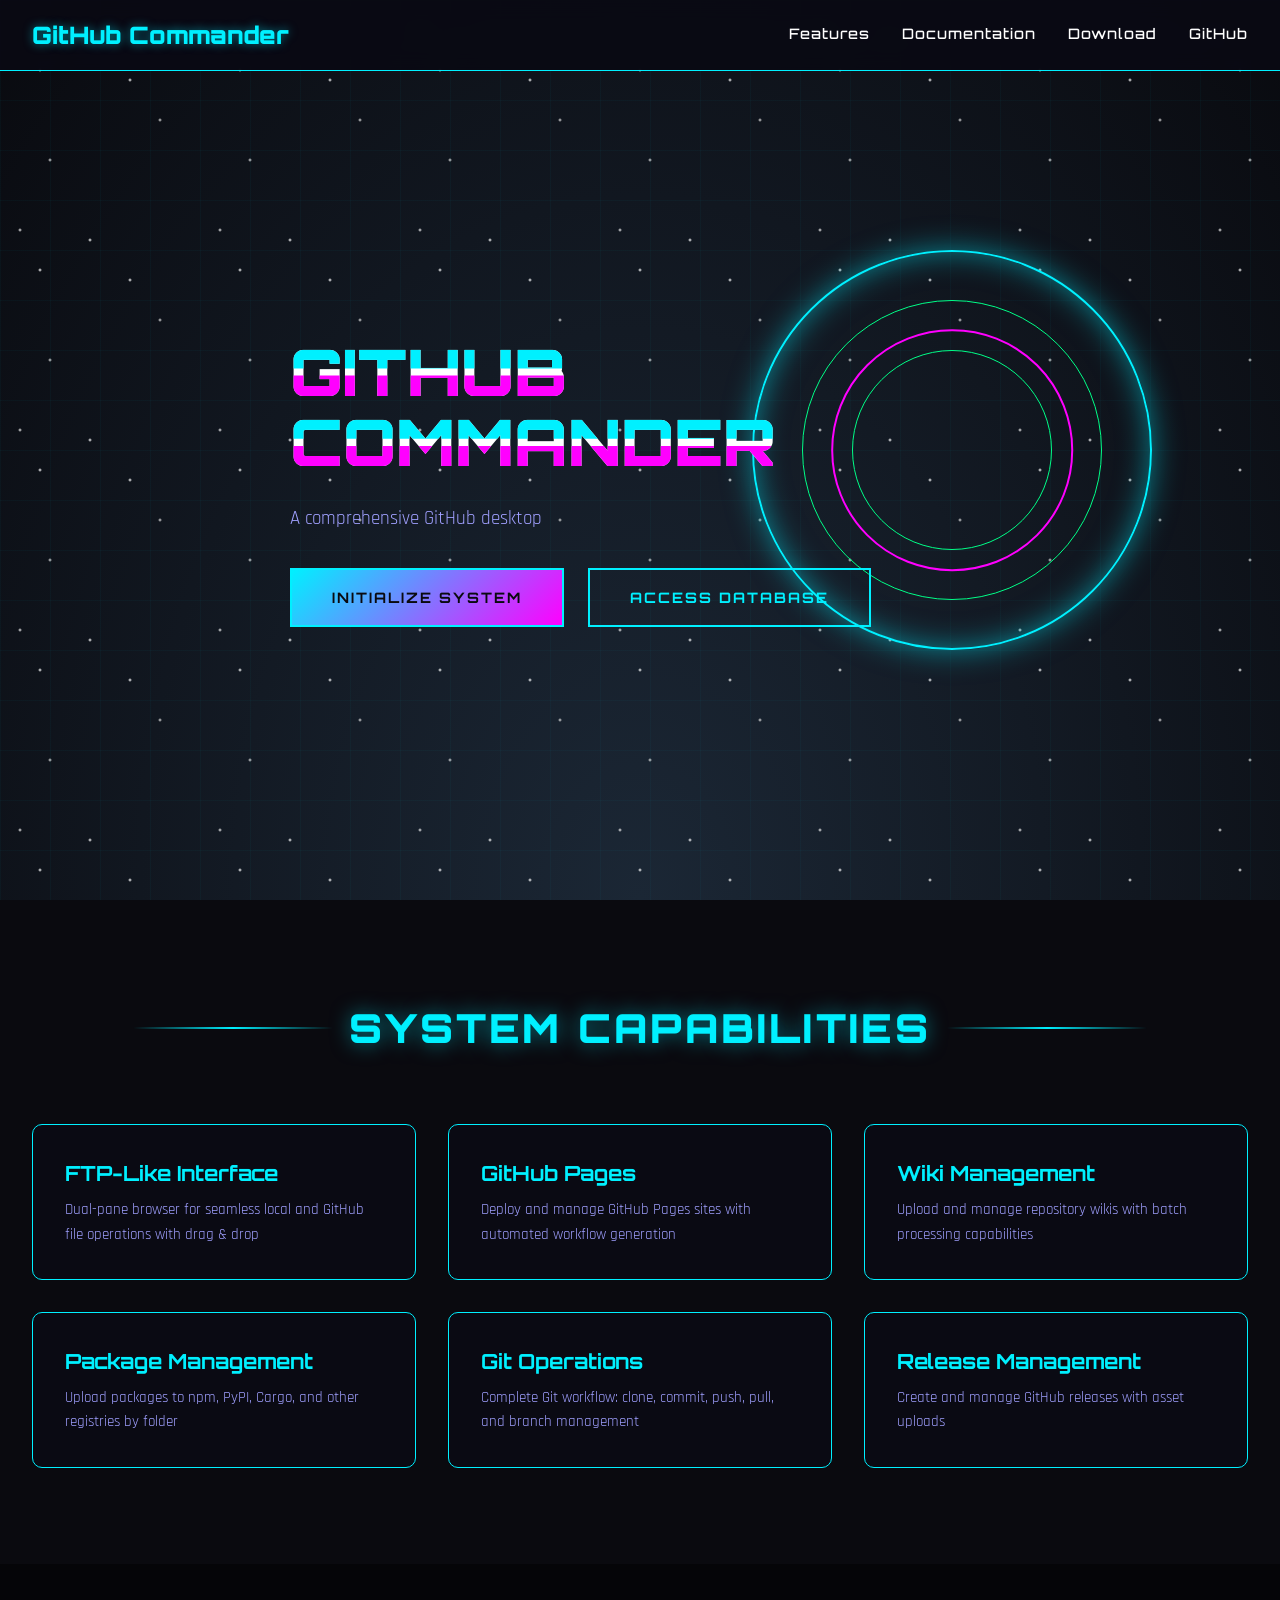
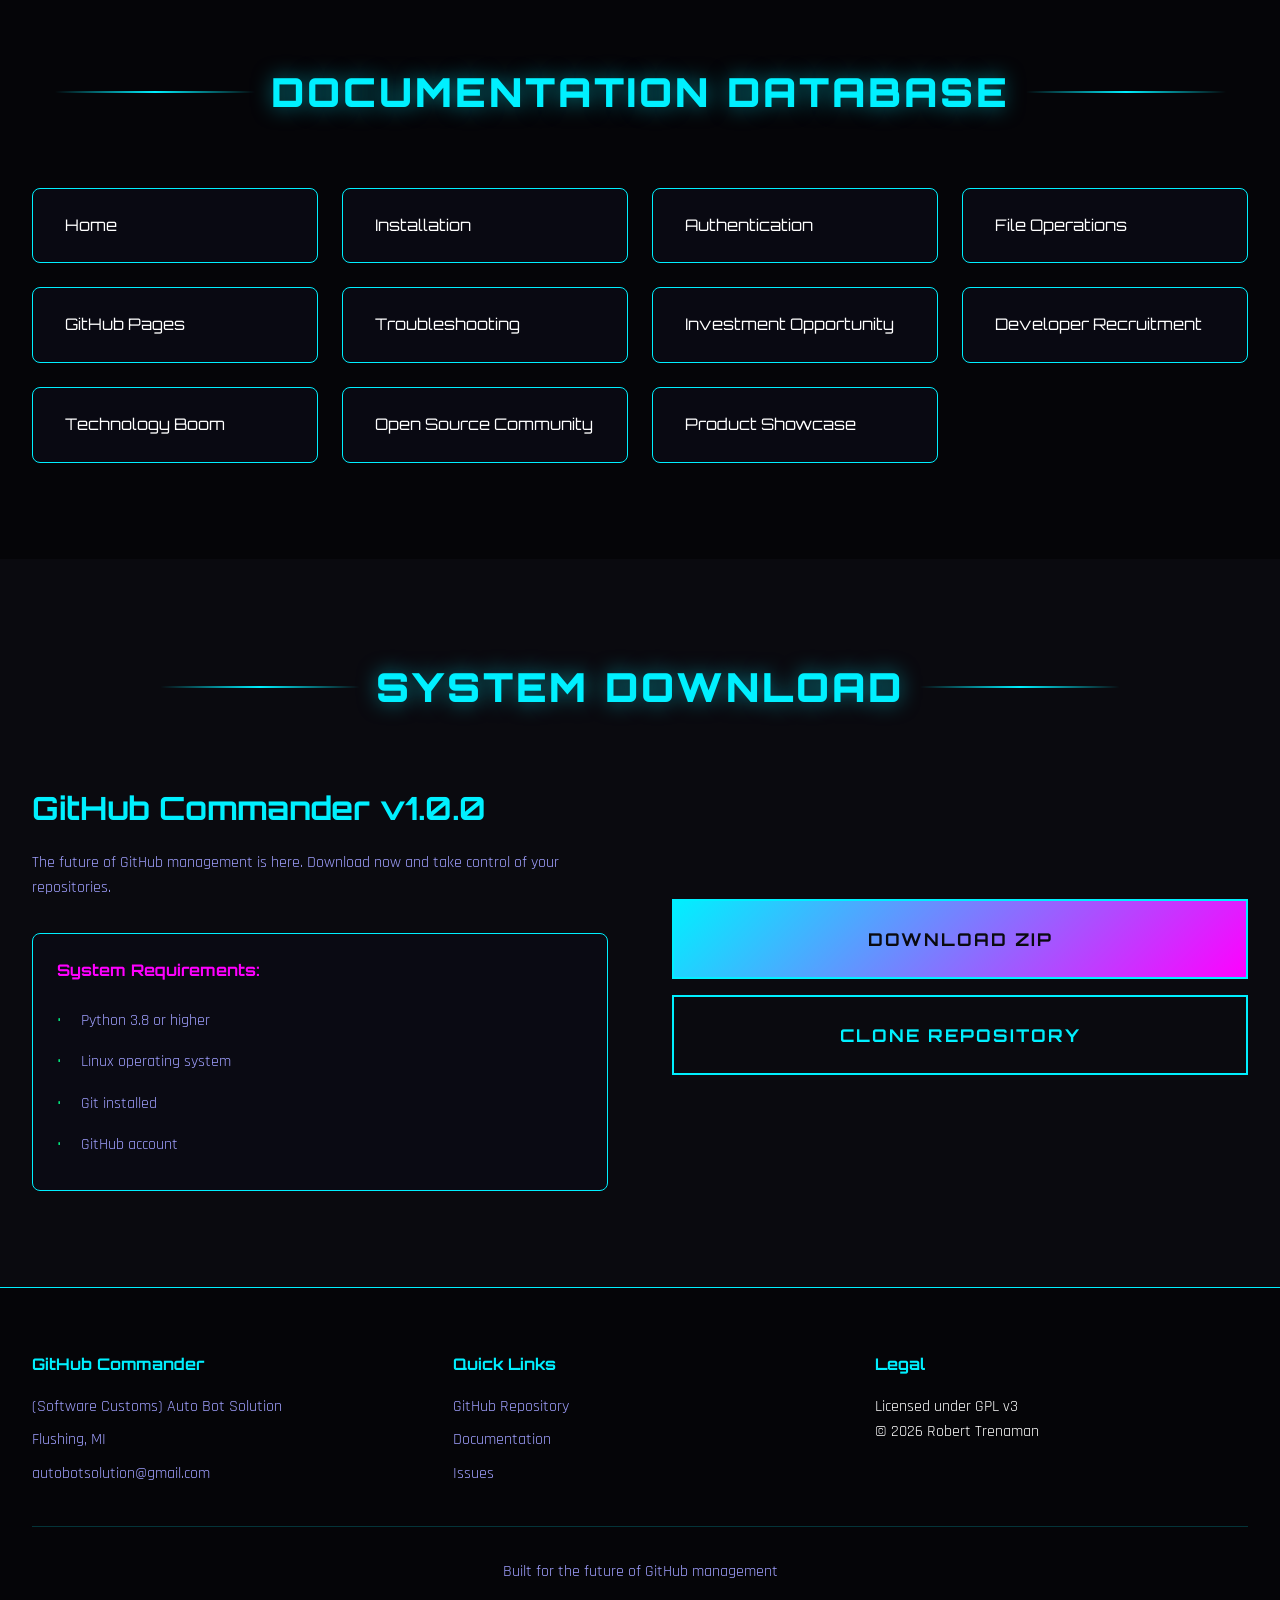
==== commit ec648cc7: "Remove all icons and emojis from the website" ====
--- a/website/index.html
+++ b/website/index.html
@@ -16,7 +16,6 @@
     <nav class="navbar">
         <div class="nav-container">
             <div class="logo">
-                <span class="logo-icon">🔨</span>
                 <span class="logo-text">GitHub Commander</span>
             </div>
             <ul class="nav-links">
@@ -65,69 +64,26 @@
             </h2>
             <div class="features-grid">
                 <div class="feature-card">
-                    <div class="feature-icon">
-                        <svg width="48" height="48" viewBox="0 0 24 24" fill="none" stroke="currentColor" stroke-width="2" stroke-linecap="round" stroke-linejoin="round">
-                            <path d="M22 19a2 2 0 0 1-2 2H4a2 2 0 0 1-2-2V5a2 2 0 0 1 2-2h5l2 3h9a2 2 0 0 1 2 2z"></path>
-                        </svg>
-                    </div>
                     <h3>FTP-Like Interface</h3>
                     <p>Dual-pane browser for seamless local and GitHub file operations with drag & drop</p>
                 </div>
                 <div class="feature-card">
-                    <div class="feature-icon">
-                        <svg width="48" height="48" viewBox="0 0 24 24" fill="none" stroke="currentColor" stroke-width="2" stroke-linecap="round" stroke-linejoin="round">
-                            <circle cx="12" cy="12" r="10"></circle>
-                            <circle cx="12" cy="12" r="4"></circle>
-                            <line x1="4.93" y1="4.93" x2="9.17" y2="9.17"></line>
-                            <line x1="14.83" y1="14.83" x2="19.07" y2="19.07"></line>
-                            <line x1="14.83" y1="9.17" x2="19.07" y2="4.93"></line>
-                            <line x1="14.83" y1="9.17" x2="18.36" y2="5.64"></line>
-                            <line x1="4.93" y1="19.07" x2="9.17" y2="14.83"></line>
-                        </svg>
-                    </div>
                     <h3>GitHub Pages</h3>
                     <p>Deploy and manage GitHub Pages sites with automated workflow generation</p>
                 </div>
                 <div class="feature-card">
-                    <div class="feature-icon">
-                        <svg width="48" height="48" viewBox="0 0 24 24" fill="none" stroke="currentColor" stroke-width="2" stroke-linecap="round" stroke-linejoin="round">
-                            <path d="M4 19.5A2.5 2.5 0 0 1 6.5 17H20"></path>
-                            <path d="M6.5 2H20v20H6.5A2.5 2.5 0 0 1 4 19.5v-15A2.5 2.5 0 0 1 6.5 2z"></path>
-                        </svg>
-                    </div>
                     <h3>Wiki Management</h3>
                     <p>Upload and manage repository wikis with batch processing capabilities</p>
                 </div>
                 <div class="feature-card">
-                    <div class="feature-icon">
-                        <svg width="48" height="48" viewBox="0 0 24 24" fill="none" stroke="currentColor" stroke-width="2" stroke-linecap="round" stroke-linejoin="round">
-                            <rect x="2" y="7" width="20" height="14" rx="2" ry="2"></rect>
-                            <path d="M16 21V5a2 2 0 0 0-2-2h-4a2 2 0 0 0-2 2v16"></path>
-                        </svg>
-                    </div>
                     <h3>Package Management</h3>
                     <p>Upload packages to npm, PyPI, Cargo, and other registries by folder</p>
                 </div>
                 <div class="feature-card">
-                    <div class="feature-icon">
-                        <svg width="48" height="48" viewBox="0 0 24 24" fill="none" stroke="currentColor" stroke-width="2" stroke-linecap="round" stroke-linejoin="round">
-                            <line x1="6" y1="3" x2="6" y2="15"></line>
-                            <circle cx="18" cy="6" r="3"></circle>
-                            <circle cx="6" cy="18" r="3"></circle>
-                            <path d="M18 9a9 9 0 0 1-9 9"></path>
-                        </svg>
-                    </div>
                     <h3>Git Operations</h3>
                     <p>Complete Git workflow: clone, commit, push, pull, and branch management</p>
                 </div>
                 <div class="feature-card">
-                    <div class="feature-icon">
-                        <svg width="48" height="48" viewBox="0 0 24 24" fill="none" stroke="currentColor" stroke-width="2" stroke-linecap="round" stroke-linejoin="round">
-                            <path d="M21 15v4a2 2 0 0 1-2 2H5a2 2 0 0 1-2-2v-4"></path>
-                            <path d="M12 12v9"></path>
-                            <path d="M16 16l-4 4-4-4"></path>
-                        </svg>
-                    </div>
                     <h3>Release Management</h3>
                     <p>Create and manage GitHub releases with asset uploads</p>
                 </div>
@@ -145,118 +101,37 @@
             </h2>
             <div class="docs-grid">
                 <a href="https://github.com/AutoBotSolutions/GitHub-Commander/wiki/Home" target="_blank" class="doc-link">
-                    <svg class="doc-icon" width="24" height="24" viewBox="0 0 24 24" fill="none" stroke="currentColor" stroke-width="2" stroke-linecap="round" stroke-linejoin="round">
-                        <path d="M3 9l9-7 9 7v11a2 2 0 0 1-2 2H5a2 2 0 0 1-2-2z"></path>
-                        <polyline points="9 22 9 12 15 12 15 22"></polyline>
-                    </svg>
                     <span class="doc-title">Home</span>
-                    <svg class="doc-arrow" width="20" height="20" viewBox="0 0 24 24" fill="none" stroke="currentColor" stroke-width="2" stroke-linecap="round" stroke-linejoin="round">
-                        <line x1="5" y1="12" x2="19" y2="12"></line>
-                    </svg>
                 </a>
                 <a href="https://github.com/AutoBotSolutions/GitHub-Commander/wiki/Installation" target="_blank" class="doc-link">
-                    <svg class="doc-icon" width="24" height="24" viewBox="0 0 24 24" fill="none" stroke="currentColor" stroke-width="2" stroke-linecap="round" stroke-linejoin="round">
-                        <path d="M14.7 6.3a1 1 0 0 0 0 1.4l1.6 1.6a1 1 0 0 0 1.4 0l3.77-3.77a6 6 0 0 1-7.94 7.94l-6.91 6.91a2.12 2.12 0 0 1-3-3l6.91-6.91a6 6 0 0 1 7.94-7.94l-3.76 3.76z"></path>
-                    </svg>
                     <span class="doc-title">Installation</span>
-                    <svg class="doc-arrow" width="20" height="20" viewBox="0 0 24 24" fill="none" stroke="currentColor" stroke-width="2" stroke-linecap="round" stroke-linejoin="round">
-                        <line x1="5" y1="12" x2="19" y2="12"></line>
-                    </svg>
                 </a>
                 <a href="https://github.com/AutoBotSolutions/GitHub-Commander/wiki/Authentication" target="_blank" class="doc-link">
-                    <svg class="doc-icon" width="24" height="24" viewBox="0 0 24 24" fill="none" stroke="currentColor" stroke-width="2" stroke-linecap="round" stroke-linejoin="round">
-                        <rect x="3" y="11" width="18" height="11" rx="2" ry="2"></rect>
-                        <path d="M7 11V7a5 5 0 0 1 10 0v4"></path>
-                    </svg>
                     <span class="doc-title">Authentication</span>
-                    <svg class="doc-arrow" width="20" height="20" viewBox="0 0 24 24" fill="none" stroke="currentColor" stroke-width="2" stroke-linecap="round" stroke-linejoin="round">
-                        <line x1="5" y1="12" x2="19" y2="12"></line>
-                    </svg>
                 </a>
                 <a href="https://github.com/AutoBotSolutions/GitHub-Commander/wiki/File-Operations" target="_blank" class="doc-link">
-                    <svg class="doc-icon" width="24" height="24" viewBox="0 0 24 24" fill="none" stroke="currentColor" stroke-width="2" stroke-linecap="round" stroke-linejoin="round">
-                        <path d="M13 2H6a2 2 0 0 0-2 2v16a2 2 0 0 0 2 2h12a2 2 0 0 0 2-2V9z"></path>
-                        <polyline points="13 2 13 9 20 9"></polyline>
-                    </svg>
                     <span class="doc-title">File Operations</span>
-                    <svg class="doc-arrow" width="20" height="20" viewBox="0 0 24 24" fill="none" stroke="currentColor" stroke-width="2" stroke-linecap="round" stroke-linejoin="round">
-                        <line x1="5" y1="12" x2="19" y2="12"></line>
-                    </svg>
                 </a>
                 <a href="https://github.com/AutoBotSolutions/GitHub-Commander/wiki/GitHub-Pages" target="_blank" class="doc-link">
-                    <svg class="doc-icon" width="24" height="24" viewBox="0 0 24 24" fill="none" stroke="currentColor" stroke-width="2" stroke-linecap="round" stroke-linejoin="round">
-                        <circle cx="12" cy="12" r="10"></circle>
-                        <line x1="2" y1="12" x2="22" y2="12"></line>
-                        <path d="M12 2a15.3 15.3 0 0 1 4 10 15.3 15.3 0 0 1-4 10 15.3 15.3 0 0 1-4-10 15.3 15.3 0 0 1 4-10z"></path>
-                    </svg>
                     <span class="doc-title">GitHub Pages</span>
-                    <svg class="doc-arrow" width="20" height="20" viewBox="0 0 24 24" fill="none" stroke="currentColor" stroke-width="2" stroke-linecap="round" stroke-linejoin="round">
-                        <line x1="5" y1="12" x2="19" y2="12"></line>
-                    </svg>
                 </a>
                 <a href="https://github.com/AutoBotSolutions/GitHub-Commander/wiki/Troubleshooting" target="_blank" class="doc-link">
-                    <svg class="doc-icon" width="24" height="24" viewBox="0 0 24 24" fill="none" stroke="currentColor" stroke-width="2" stroke-linecap="round" stroke-linejoin="round">
-                        <circle cx="12" cy="12" r="10"></circle>
-                        <line x1="12" y1="8" x2="12" y2="12"></line>
-                        <line x1="12" y1="16" x2="12.01" y2="16"></line>
-                    </svg>
                     <span class="doc-title">Troubleshooting</span>
-                    <svg class="doc-arrow" width="20" height="20" viewBox="0 0 24 24" fill="none" stroke="currentColor" stroke-width="2" stroke-linecap="round" stroke-linejoin="round">
-                        <line x1="5" y1="12" x2="19" y2="12"></line>
-                    </svg>
                 </a>
                 <a href="https://github.com/AutoBotSolutions/GitHub-Commander/wiki/Investment-Opportunity-%E2%80%90-GitHub-Commander/" target="_blank" class="doc-link">
-                    <svg class="doc-icon" width="24" height="24" viewBox="0 0 24 24" fill="none" stroke="currentColor" stroke-width="2" stroke-linecap="round" stroke-linejoin="round">
-                        <line x1="12" y1="1" x2="12" y2="23"></line>
-                        <path d="M17 5H9.5a3.5 3.5 0 0 0 0 7h5a3.5 3.5 0 0 1 0 7H6"></path>
-                    </svg>
                     <span class="doc-title">Investment Opportunity</span>
-                    <svg class="doc-arrow" width="20" height="20" viewBox="0 0 24 24" fill="none" stroke="currentColor" stroke-width="2" stroke-linecap="round" stroke-linejoin="round">
-                        <line x1="5" y1="12" x2="19" y2="12"></line>
-                    </svg>
                 </a>
                 <a href="https://github.com/AutoBotSolutions/GitHub-Commander/wiki/Developer-Recruitment/" target="_blank" class="doc-link">
-                    <svg class="doc-icon" width="24" height="24" viewBox="0 0 24 24" fill="none" stroke="currentColor" stroke-width="2" stroke-linecap="round" stroke-linejoin="round">
-                        <path d="M17 21v-2a4 4 0 0 0-4-4H5a4 4 0 0 0-4 4v2"></path>
-                        <circle cx="9" cy="7" r="4"></circle>
-                        <path d="M23 21v-2a4 4 0 0 0-3-3.87"></path>
-                        <path d="M16 3.13a4 4 0 0 1 0 7.75"></path>
-                    </svg>
                     <span class="doc-title">Developer Recruitment</span>
-                    <svg class="doc-arrow" width="20" height="20" viewBox="0 0 24 24" fill="none" stroke="currentColor" stroke-width="2" stroke-linecap="round" stroke-linejoin="round">
-                        <line x1="5" y1="12" x2="19" y2="12"></line>
-                    </svg>
                 </a>
                 <a href="https://github.com/AutoBotSolutions/GitHub-Commander/wiki/Technology-Boom/" target="_blank" class="doc-link">
-                    <svg class="doc-icon" width="24" height="24" viewBox="0 0 24 24" fill="none" stroke="currentColor" stroke-width="2" stroke-linecap="round" stroke-linejoin="round">
-                        <polyline points="22 12 18 12 15 21 9 3 6 12 2 12"></polyline>
-                    </svg>
                     <span class="doc-title">Technology Boom</span>
-                    <svg class="doc-arrow" width="20" height="20" viewBox="0 0 24 24" fill="none" stroke="currentColor" stroke-width="2" stroke-linecap="round" stroke-linejoin="round">
-                        <line x1="5" y1="12" x2="19" y2="12"></line>
-                    </svg>
                 </a>
                 <a href="https://github.com/AutoBotSolutions/GitHub-Commander/wiki/Open-Source-Community/" target="_blank" class="doc-link">
-                    <svg class="doc-icon" width="24" height="24" viewBox="0 0 24 24" fill="none" stroke="currentColor" stroke-width="2" stroke-linecap="round" stroke-linejoin="round">
-                        <circle cx="12" cy="12" r="10"></circle>
-                        <line x1="12" y1="8" x2="12" y2="16"></line>
-                        <line x1="8" y1="12" x2="16" y2="12"></line>
-                    </svg>
                     <span class="doc-title">Open Source Community</span>
-                    <svg class="doc-arrow" width="20" height="20" viewBox="0 0 24 24" fill="none" stroke="currentColor" stroke-width="2" stroke-linecap="round" stroke-linejoin="round">
-                        <line x1="5" y1="12" x2="19" y2="12"></line>
-                    </svg>
                 </a>
                 <a href="https://github.com/AutoBotSolutions/GitHub-Commander/wiki/Product-Showcase/" target="_blank" class="doc-link">
-                    <svg class="doc-icon" width="24" height="24" viewBox="0 0 24 24" fill="none" stroke="currentColor" stroke-width="2" stroke-linecap="round" stroke-linejoin="round">
-                        <rect x="2" y="3" width="20" height="14" rx="2" ry="2"></rect>
-                        <line x1="8" y1="21" x2="16" y2="21"></line>
-                        <line x1="12" y1="17" x2="12" y2="21"></line>
-                    </svg>
                     <span class="doc-title">Product Showcase</span>
-                    <svg class="doc-arrow" width="20" height="20" viewBox="0 0 24 24" fill="none" stroke="currentColor" stroke-width="2" stroke-linecap="round" stroke-linejoin="round">
-                        <line x1="5" y1="12" x2="19" y2="12"></line>
-                    </svg>
                 </a>
             </div>
         </div>
--- a/website/styles.css
+++ b/website/styles.css
@@ -560,7 +560,7 @@
 }
 
 .requirements li::before {
-    content: '▹';
+    content: '•';
     position: absolute;
     left: 0;
     color: var(--accent-color);
